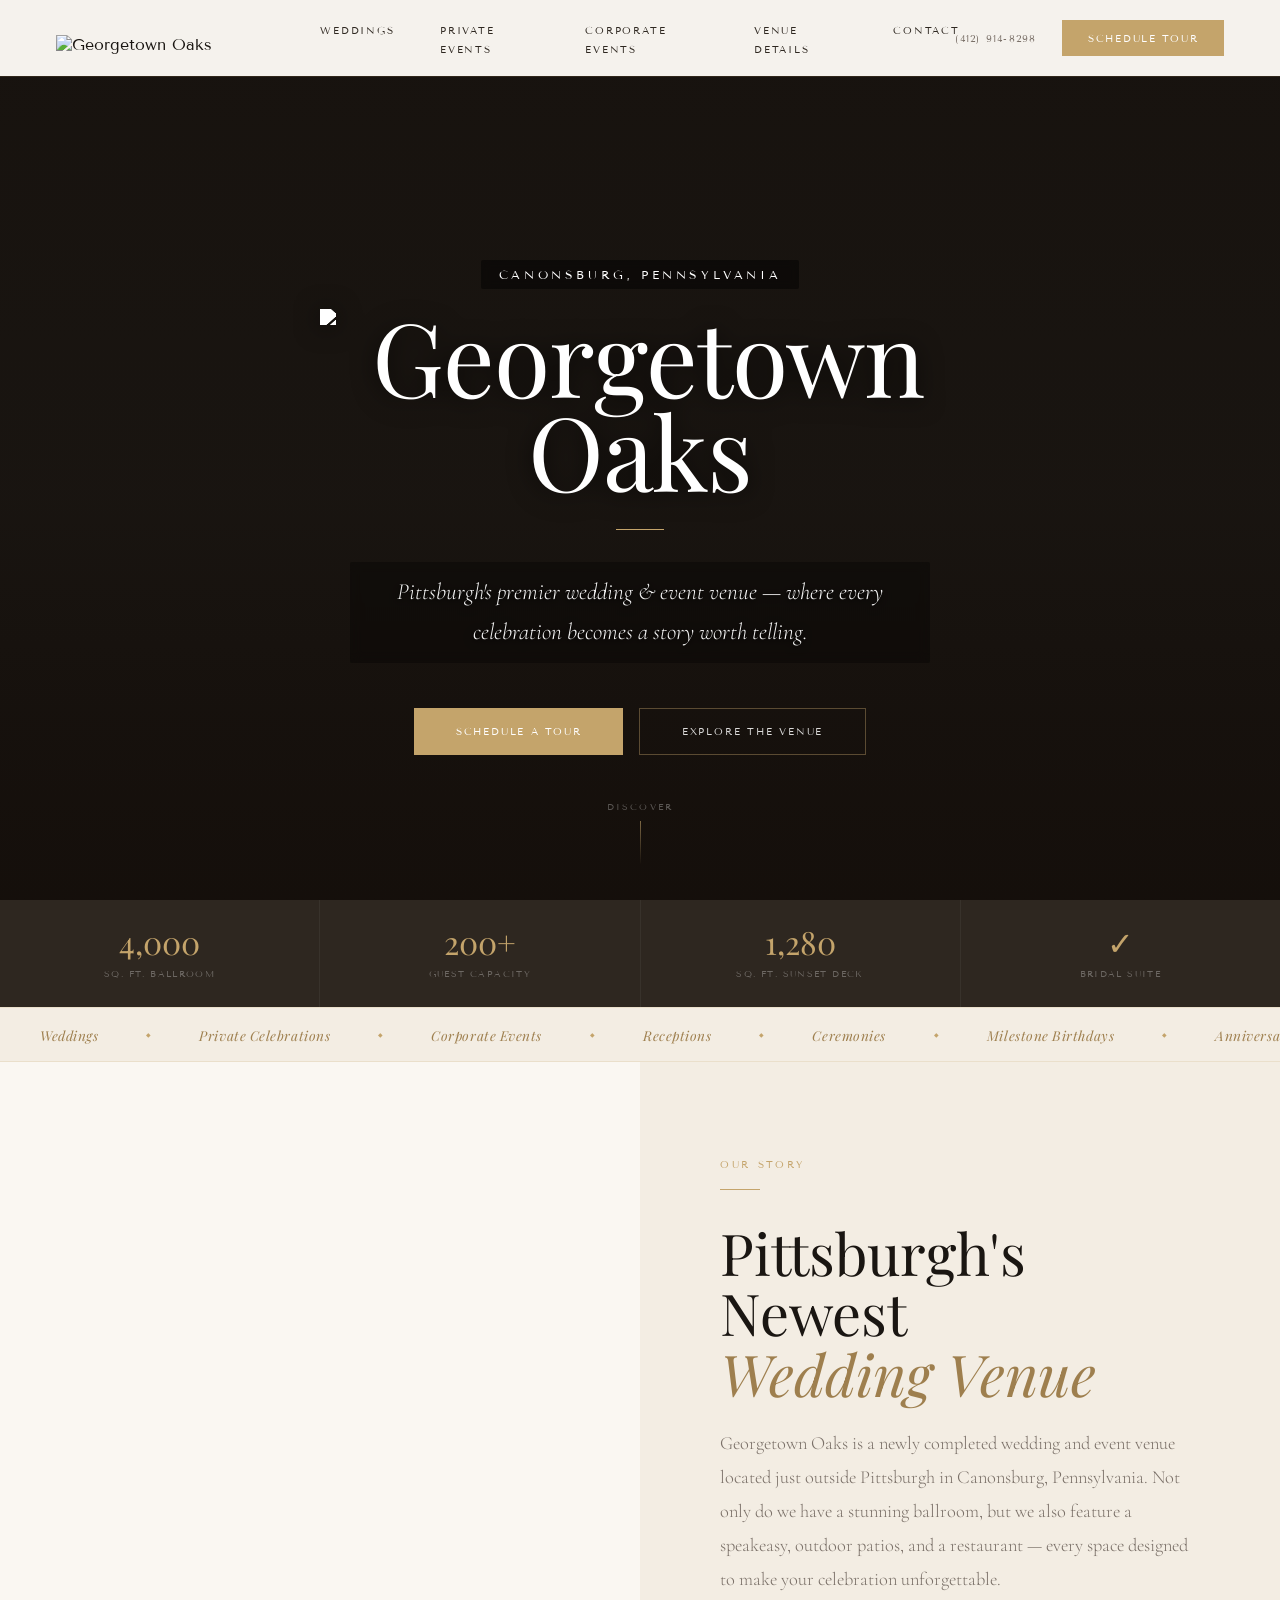
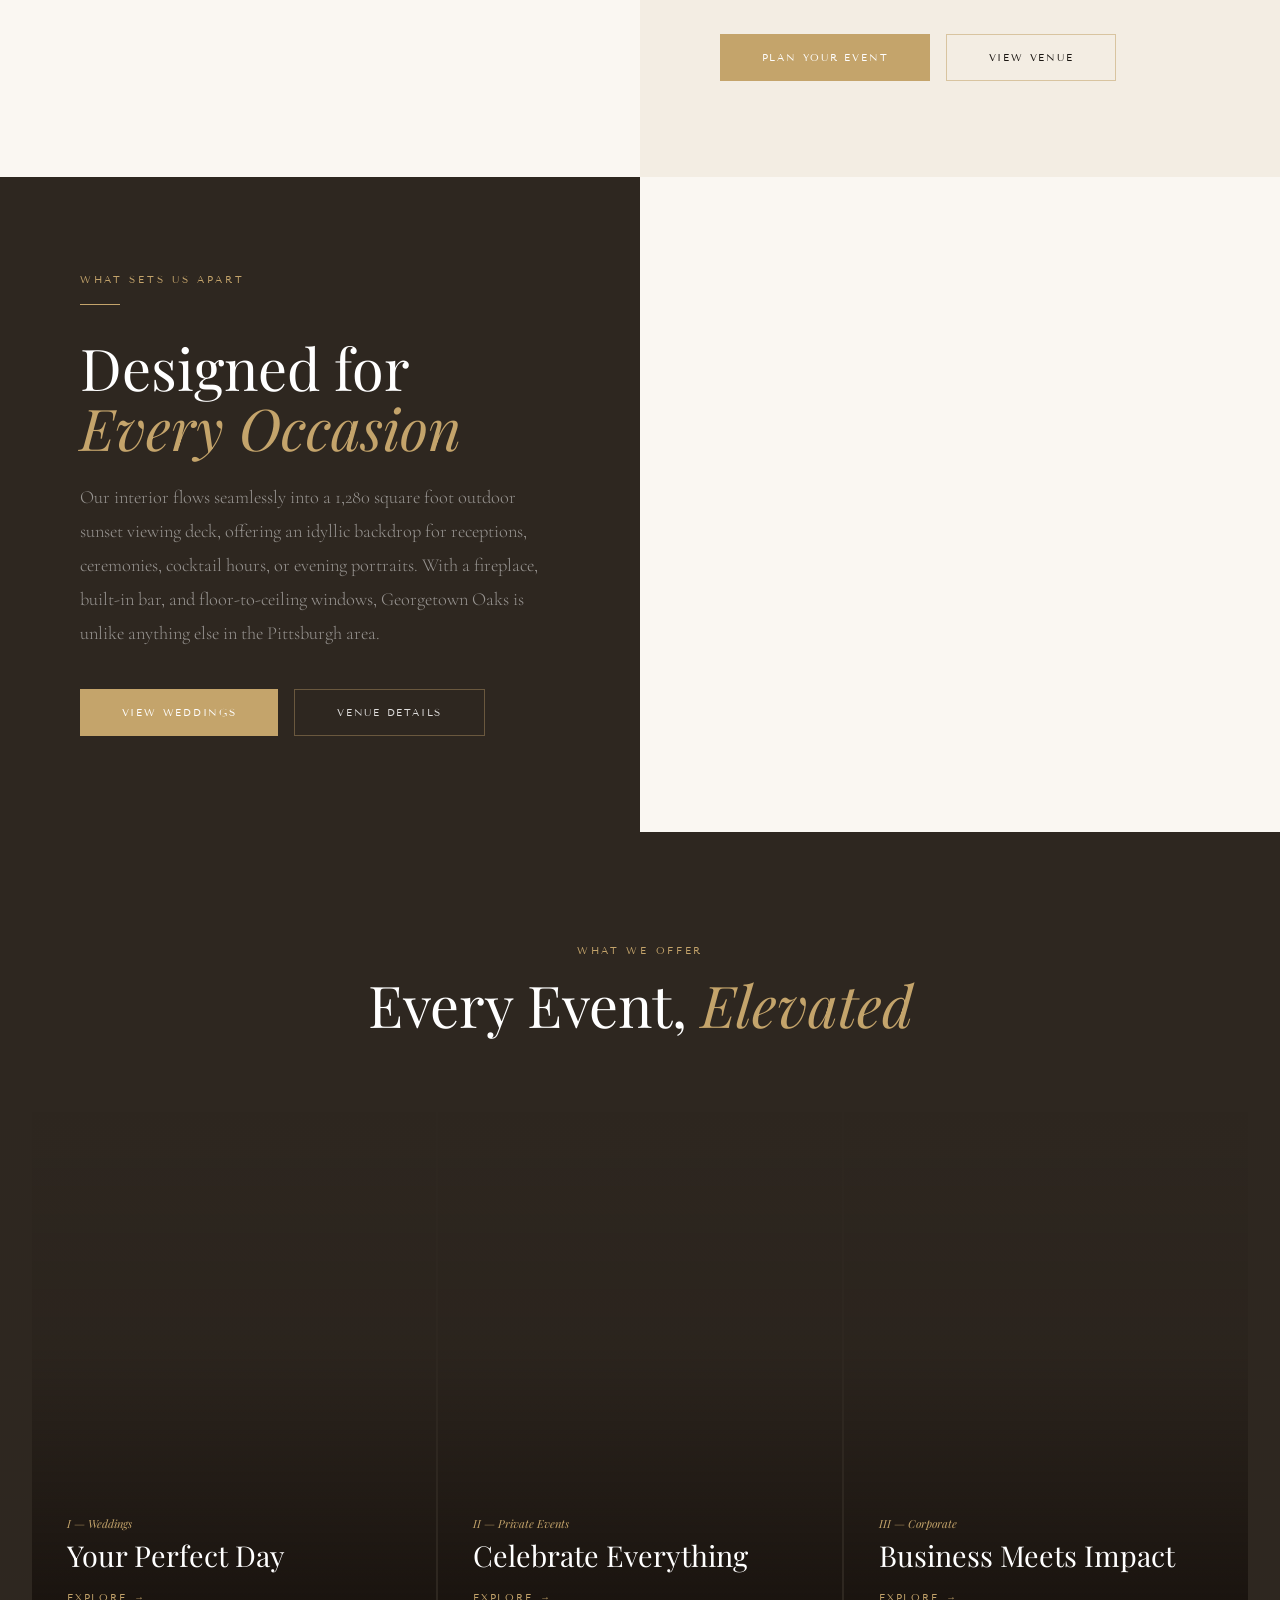
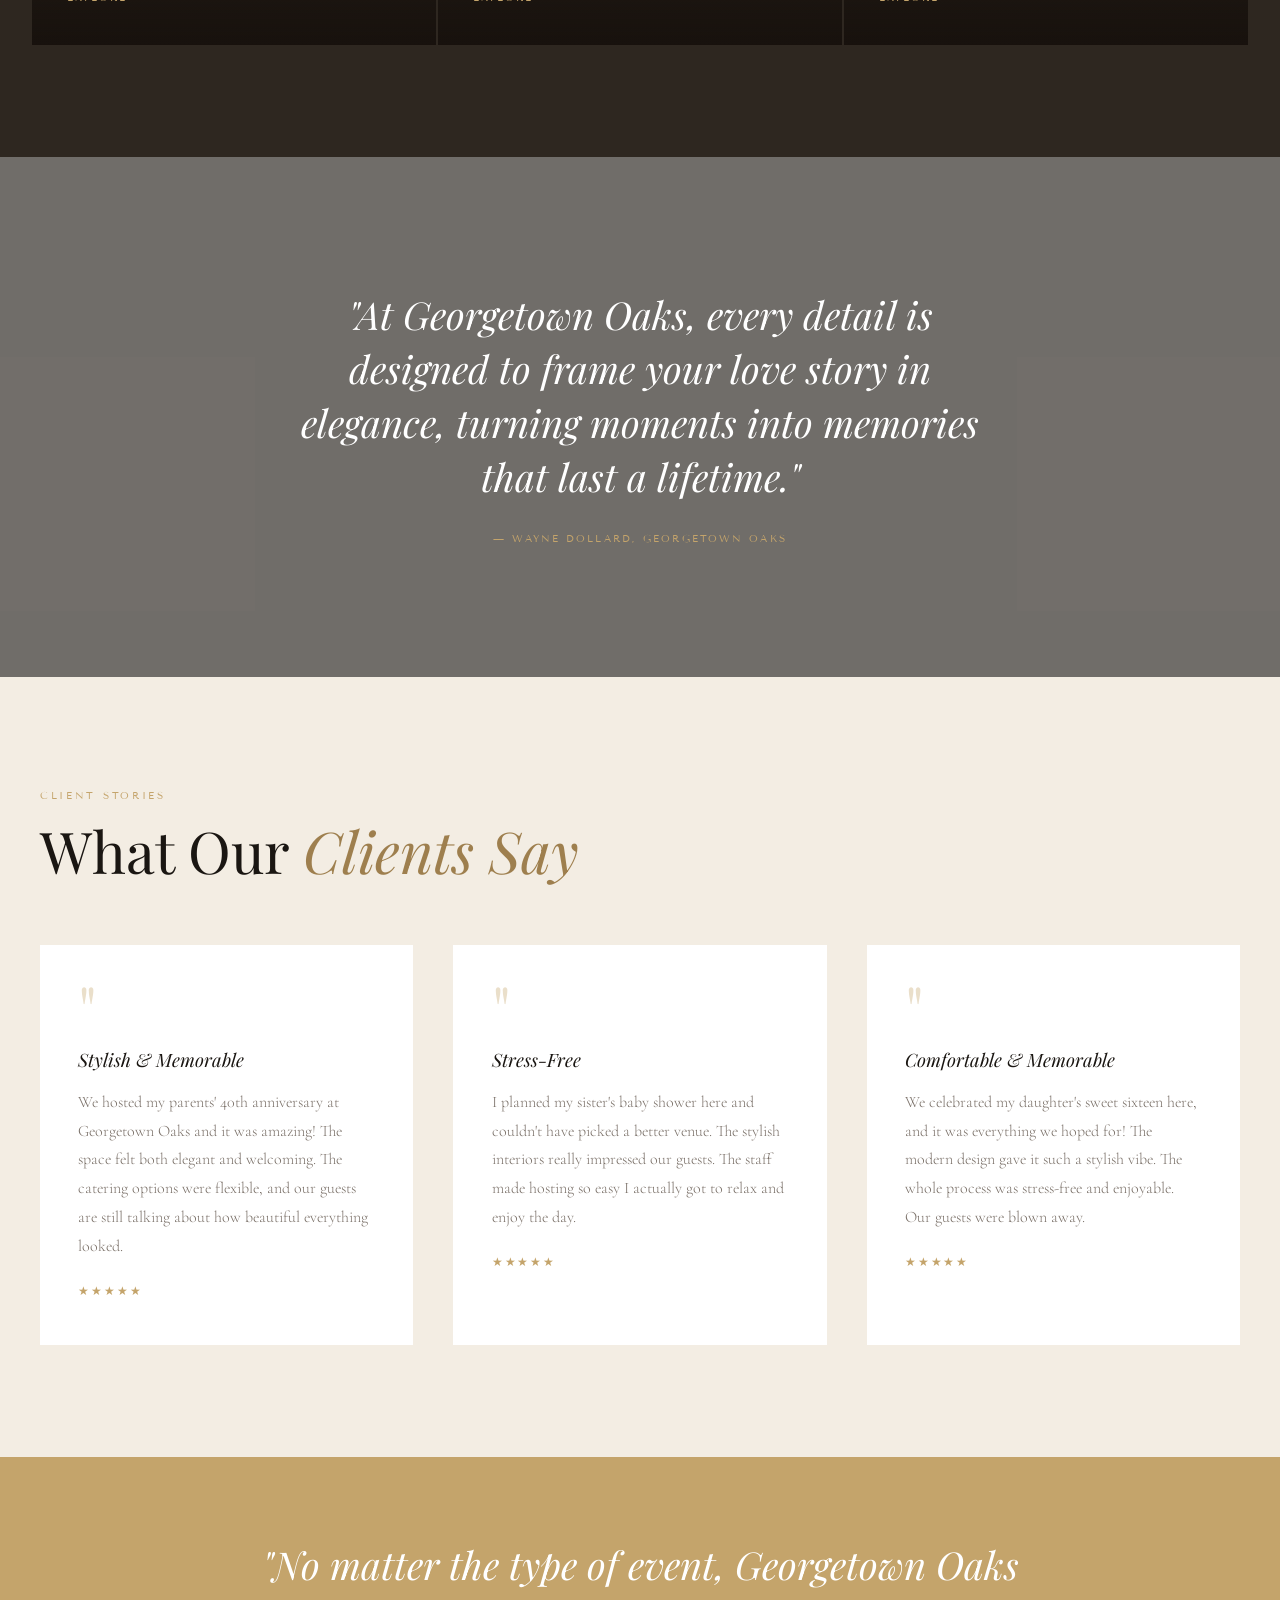
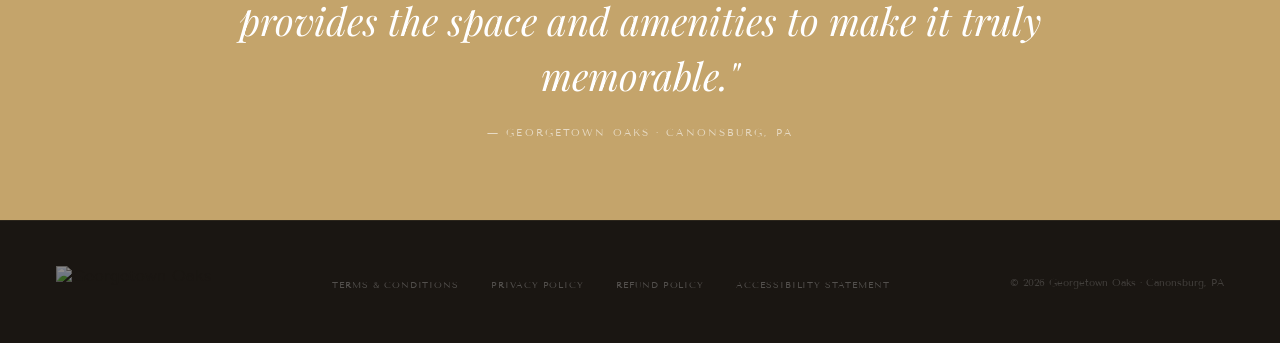
==== index.html @ 260e3e25 "Move floor plan builder to its own unlinked page Co-Authored-By: Claude Haiku 5.5 <noreply@anthropic" ====
<!DOCTYPE html>
<html lang="en">
<head>
<meta charset="UTF-8">
  <link rel="icon" href="/assets/favicon.png" type="image/png">
<meta name="viewport" content="width=device-width, initial-scale=1.0">
<!-- Preload hero video for faster start -->
<link rel="preload" as="image" href="https://pub-0f567c9a46274b7a94ebd35246fec71d.r2.dev/Images/HeroimageVenue.png" fetchpriority="high">
<link rel="preload" as="image" href="https://pub-0f567c9a46274b7a94ebd35246fec71d.r2.dev/Images/DSC08859-HDR_efq1x2-elementor-io-optimized.webp">
<link rel="preload" as="image" href="https://pub-0f567c9a46274b7a94ebd35246fec71d.r2.dev/Images/DSC08873_xcqvp4-elementor-io-optimized.webp">
<!-- Google tag (gtag.js) -->
<script async src="https://www.googletagmanager.com/gtag/js?id=G-6TL1SWRGM8"></script>
<script>
  window.dataLayer = window.dataLayer || [];
  function gtag(){dataLayer.push(arguments);}
  gtag('js', new Date());
 gtag('config', 'G-6TL1SWRGM8');
gtag('config', 'AW-18020691449');
</script>
<title>Georgetown Oaks | Wedding &amp; Event Venue · Canonsburg, PA</title>
<meta name="description" content="Georgetown Oaks is Pittsburgh's premier wedding and event venue in Canonsburg, PA. A stunning 4,000 sq ft ballroom, outdoor sunset deck, speakeasy, and full-service bar — designed for weddings, private events, and corporate gatherings.">
<meta name="keywords" content="wedding venue Pittsburgh, wedding venue Canonsburg PA, event venue Pittsburgh, corporate event venue Pittsburgh, private event venue Pittsburgh, Georgetown Oaks">
<meta name="robots" content="index, follow">
<link rel="canonical" href="https://www.georgetownoaks.com/">

<!-- Open Graph (Facebook, Instagram link previews) -->
<meta property="og:type" content="website">
<meta property="og:url" content="https://www.georgetownoaks.com/">
<meta property="og:title" content="Georgetown Oaks | Wedding &amp; Event Venue · Canonsburg, PA">
<meta property="og:description" content="Pittsburgh's premier wedding and event venue. A stunning ballroom, outdoor sunset deck, and speakeasy just outside Pittsburgh in Canonsburg, PA.">
<meta property="og:image" content="https://pub-0f567c9a46274b7a94ebd35246fec71d.r2.dev/Images/Iphone.png">

<!-- Twitter/X card -->
<meta name="twitter:card" content="summary_large_image">
<meta name="twitter:title" content="Georgetown Oaks | Wedding &amp; Event Venue · Canonsburg, PA">
<meta name="twitter:description" content="Pittsburgh's premier wedding and event venue. Stunning ballroom, sunset deck, and speakeasy in Canonsburg, PA.">
<meta name="twitter:image" content="https://pub-0f567c9a46274b7a94ebd35246fec71d.r2.dev/Images/Iphone.png">

<!-- Structured Data: Local Business -->
<script type="application/ld+json">
{
  "@context": "https://schema.org",
  "@type": "EventVenue",
  "name": "Georgetown Oaks",
  "description": "Pittsburgh's premier wedding and event venue in Canonsburg, PA. Featuring a 4,000 sq ft ballroom, 1,280 sq ft outdoor sunset deck, speakeasy, bridal suite, and full-service bar.",
  "url": "https://www.georgetownoaks.com",
  "telephone": "+14129148298",
  "email": "Morgan@georgetownoaks.com",
  "address": {
    "@type": "PostalAddress",
    "streetAddress": "33 Mayview Road",
    "addressLocality": "Canonsburg",
    "addressRegion": "PA",
    "postalCode": "15317",
    "addressCountry": "US"
  },
  "geo": {
    "@type": "GeoCoordinates",
    "latitude": 40.2631,
    "longitude": -80.1853
  },
  "openingHoursSpecification": [
    {
      "@type": "OpeningHoursSpecification",
      "dayOfWeek": ["Tuesday","Wednesday","Thursday"],
      "opens": "15:00",
      "closes": "21:00"
    },
    {
      "@type": "OpeningHoursSpecification",
      "dayOfWeek": "Friday",
      "opens": "13:00",
      "closes": "21:00"
    },
    {
      "@type": "OpeningHoursSpecification",
      "dayOfWeek": ["Saturday","Sunday"],
      "opens": "10:00",
      "closes": "21:00"
    }
  ],
  "image": "https://pub-0f567c9a46274b7a94ebd35246fec71d.r2.dev/Images/Iphone.png",
  "sameAs": [],
  "priceRange": "$$$$",
  "servesCuisine": "American",
  "hasMap": "https://maps.google.com/?q=33+Mayview+Road+Canonsburg+PA+15317"
}
</script>

<link href="https://fonts.googleapis.com/css2?family=Playfair+Display:ital,wght@0,400;0,500;1,400;1,500&family=Cormorant+Garamond:ital,wght@0,300;0,400;1,300;1,400&family=Tenor+Sans&display=swap" rel="stylesheet">
<link rel="stylesheet" href="css/styles.css">
</head>
<body>

<!-- ═══════════ NAV ═══════════ -->
<nav class="nav" id="mainNav">
  <a class="nav-logo" href="#" onclick="showPage('home');return false;" style="z-index:1;">
    <img src="https://pub-0f567c9a46274b7a94ebd35246fec71d.r2.dev/Images/logo_4_wzralr.png" alt="Georgetown Oaks" loading="eager">
  </a>
  <ul class="nav-links">
    <li><a href="#" onclick="showPage('weddings');return false;">Weddings</a></li>
    <li><a href="#" onclick="showPage('private');return false;">Private Events</a></li>
    <li><a href="#" onclick="showPage('corporate');return false;">Corporate Events</a></li>
    <li><a href="#" onclick="showPage('venue');return false;">Venue Details</a></li>
    <li><a href="#" onclick="showPage('contact');return false;">Contact</a></li>
  </ul>
  <div class="nav-right">
    <span class="nav-tel">(412) 914-8298</span>
    <button class="nav-btn" onclick="showPage('contact');return false;">Schedule Tour</button>
    <button class="hamburger" id="hamburger" aria-label="Menu">
      <span></span><span></span><span></span>
    </button>
  </div>
</nav>

<!-- Mobile Menu -->
<div class="mobile-menu" id="mobileMenu">
  <ul>
    <li><a href="#" onclick="showPage('weddings');closeMobileMenu();return false;">Weddings</a></li>
    <li><a href="#" onclick="showPage('private');closeMobileMenu();return false;">Private Events</a></li>
    <li><a href="#" onclick="showPage('corporate');closeMobileMenu();return false;">Corporate Events</a></li>
    <li><a href="#" onclick="showPage('venue');closeMobileMenu();return false;">Venue Details</a></li>
    <li><a href="#" onclick="showPage('contact');closeMobileMenu();return false;">Contact</a></li>
  </ul>
  <div class="mobile-cta">
    <a href="tel:4129148298">(412) 914-8298</a>
    <a class="solid" href="#" onclick="showPage('contact');closeMobileMenu();return false;">Schedule a Tour</a>
  </div>
</div>

<!-- ═══════════════════════════════════════
     PAGE · HOME
═══════════════════════════════════════ -->
<div class="page active" id="page-home">

  <!-- HERO -->
  <section class="hero">
    <div class="hero-bg" style="background-color: var(--ink);">
      <video id="heroVideo" autoplay muted loop playsinline webkit-playsinline preload="auto" poster="https://pub-0f567c9a46274b7a94ebd35246fec71d.r2.dev/Images/Iphone.png" style="position:absolute;inset:0;width:100%;height:100%;object-fit:cover;z-index:1;opacity:0;transition:opacity 0.6s ease;">
        <source src="https://pub-0f567c9a46274b7a94ebd35246fec71d.r2.dev/Images/DSC088835_xsakhn.mp4" type="video/mp4">
      </video>
      <div id="heroImageFallback" style="display:none;position:absolute;inset:0;background-image:url('https://pub-0f567c9a46274b7a94ebd35246fec71d.r2.dev/Images/Iphone.png');background-size:cover;background-position:center;z-index:1;"></div>
    </div>
    <p class="hero-eyebrow">Canonsburg, Pennsylvania</p>
    <h1 class="hero-title"><img loading="lazy" src="https://pub-0f567c9a46274b7a94ebd35246fec71d.r2.dev/Images/logo_2_zwkv4p.png" alt="Georgetown Oaks" style="width:clamp(340px,50vw,720px);height:auto;filter:brightness(0) invert(1) drop-shadow(0 2px 12px rgba(0,0,0,0.7));display:block;margin:0 auto;"></h1>
    <div class="hero-rule"></div>
    <p class="hero-sub">Pittsburgh's premier wedding &amp; event venue — where every celebration becomes a story worth telling.</p>
    <div class="hero-actions">
      <button class="btn btn-solid" onclick="showPage('contact');return false;">Schedule a Tour</button>
      <button class="btn btn-border-white" onclick="showPage('venue');return false;">Explore the Venue</button>
    </div>
    <div class="hero-scroll-hint">Discover</div>
  </section>

  <!-- STATS -->
  <div class="stats-ribbon">
    <div class="stat reveal"><span class="stat-n">4,000</span><span class="stat-l">Sq. Ft. Ballroom</span></div>
    <div class="stat reveal reveal-delay-1"><span class="stat-n">200+</span><span class="stat-l">Guest Capacity</span></div>
    <div class="stat reveal reveal-delay-2"><span class="stat-n">1,280</span><span class="stat-l">Sq. Ft. Sunset Deck</span></div>
    <div class="stat reveal reveal-delay-3"><span class="stat-n">✓</span><span class="stat-l">Bridal Suite</span></div>
  </div>

  <!-- MARQUEE -->
  <div class="marquee-band">
    <div class="marquee-track">
      <span class="marquee-item">Weddings</span><span class="marquee-dot">◆</span>
      <span class="marquee-item">Private Celebrations</span><span class="marquee-dot">◆</span>
      <span class="marquee-item">Corporate Events</span><span class="marquee-dot">◆</span>
      <span class="marquee-item">Receptions</span><span class="marquee-dot">◆</span>
      <span class="marquee-item">Ceremonies</span><span class="marquee-dot">◆</span>
      <span class="marquee-item">Milestone Birthdays</span><span class="marquee-dot">◆</span>
      <span class="marquee-item">Anniversary Parties</span><span class="marquee-dot">◆</span>
      <span class="marquee-item">Baby Showers</span><span class="marquee-dot">◆</span>
      <!-- duplicate for seamless loop -->
      <span class="marquee-item">Weddings</span><span class="marquee-dot">◆</span>
      <span class="marquee-item">Private Celebrations</span><span class="marquee-dot">◆</span>
      <span class="marquee-item">Corporate Events</span><span class="marquee-dot">◆</span>
      <span class="marquee-item">Receptions</span><span class="marquee-dot">◆</span>
      <span class="marquee-item">Ceremonies</span><span class="marquee-dot">◆</span>
      <span class="marquee-item">Milestone Birthdays</span><span class="marquee-dot">◆</span>
      <span class="marquee-item">Anniversary Parties</span><span class="marquee-dot">◆</span>
      <span class="marquee-item">Baby Showers</span><span class="marquee-dot">◆</span>
    </div>
  </div>

  <!-- OUR STORY editorial split -->
  <div class="editorial reveal">
    <div class="editorial-photo">
      <div class="photo-bg" style="background-image:url('https://pub-0f567c9a46274b7a94ebd35246fec71d.r2.dev/Images/DSC05959_pcglni.png'); height:100%;"></div>
    </div>
    <div class="editorial-content ivory2">
      <span class="eyebrow">Our Story</span>
      <span class="rule-gold"></span>
      <h2 class="heading-xl">Pittsburgh's Newest<br><em>Wedding Venue</em></h2>
      <p class="body-lg">Georgetown Oaks is a newly completed wedding and event venue located just outside Pittsburgh in Canonsburg, Pennsylvania. Not only do we have a stunning ballroom, but we also feature a speakeasy, outdoor patios, and a restaurant — every space designed to make your celebration unforgettable.</p>
      <div class="btn-actions">
        <button class="btn btn-solid" onclick="showPage('contact');return false;">Plan Your Event</button>
        <button class="btn btn-border" onclick="showPage('venue');return false;">View Venue</button>
      </div>
    </div>
  </div>

  <!-- WHAT SETS US APART editorial split -->
  <div class="editorial reveal">
    <div class="editorial-content dark">
      <span class="eyebrow">What Sets Us Apart</span>
      <span class="rule-gold"></span>
      <h2 class="heading-xl on-dark">Designed for<br><em>Every Occasion</em></h2>
      <p class="body-lg on-dark">Our interior flows seamlessly into a 1,280 square foot outdoor sunset viewing deck, offering an idyllic backdrop for receptions, ceremonies, cocktail hours, or evening portraits. With a fireplace, built-in bar, and floor-to-ceiling windows, Georgetown Oaks is unlike anything else in the Pittsburgh area.</p>
      <div class="btn-actions">
        <button class="btn btn-solid" onclick="showPage('weddings');return false;">View Weddings</button>
        <button class="btn btn-border-white" onclick="showPage('venue');return false;">Venue Details</button>
      </div>
    </div>
    <div class="editorial-photo">
      <div class="photo-bg" style="background-image:url('https://pub-0f567c9a46274b7a94ebd35246fec71d.r2.dev/Images/DSC05993_1_fwhbcf.jpg'); height:100%;"></div>
    </div>
  </div>

  <!-- THREE SERVICE CARDS -->
  <section class="cards-section dark">
    <div class="cards-header reveal">
      <span class="eyebrow">What We Offer</span>
      <h2 class="heading-xl on-dark" style="margin-bottom:0;">Every Event, <em>Elevated</em></h2>
    </div>
    <div class="cards-grid">
      <div class="event-card reveal" onclick="showPage('weddings');return false;">
        <div class="event-card-bg" style="background-image:url('https://pub-0f567c9a46274b7a94ebd35246fec71d.r2.dev/Images/34341523_xl_2_icstda.webp');"></div>
        <div class="event-card-overlay"></div>
        <div class="event-card-content">
          <span class="event-card-num">I — Weddings</span>
          <div class="event-card-title">Your Perfect Day</div>
          <p class="event-card-desc">Design a wedding as unique as your love story, with full-service coordination from first detail to final toast.</p>
          <span class="event-card-arrow">Explore <span>→</span></span>
        </div>
      </div>
      <div class="event-card reveal reveal-delay-1" onclick="showPage('private');return false;">
        <div class="event-card-bg" style="background-image:url('https://pub-0f567c9a46274b7a94ebd35246fec71d.r2.dev/Images/nikhita-singhal-k8y9HrzonOQ-unsplash_wz4bfk.webp');"></div>
        <div class="event-card-overlay"></div>
        <div class="event-card-content">
          <span class="event-card-num">II — Private Events</span>
          <div class="event-card-title">Celebrate Everything</div>
          <p class="event-card-desc">Milestone birthdays, anniversaries, baby showers — every occasion deserves a remarkable setting.</p>
          <span class="event-card-arrow">Explore <span>→</span></span>
        </div>
      </div>
      <div class="event-card reveal reveal-delay-2" onclick="showPage('corporate');return false;">
        <div class="event-card-bg" style="background-image:url('https://pub-0f567c9a46274b7a94ebd35246fec71d.r2.dev/Images/jose-vazquez-Q5RBHz9cu1A-unsplash_k060xl.webp');"></div>
        <div class="event-card-overlay"></div>
        <div class="event-card-content">
          <span class="event-card-num">III — Corporate</span>
          <div class="event-card-title">Business Meets Impact</div>
          <p class="event-card-desc">A space that inspires connection, growth, and results — designed for the impression that matters.</p>
          <span class="event-card-arrow">Explore <span>→</span></span>
        </div>
      </div>
    </div>
  </section>

  <!-- IMMERSIVE QUOTE -->
  <div class="immersive reveal">
    <div class="immersive-bg" style="background-image:url('https://pub-0f567c9a46274b7a94ebd35246fec71d.r2.dev/Images/DSC08859-HDR_efq1x2-elementor-io-optimized.webp');"></div>
    <div class="immersive-content">
      <p class="immersive-quote">"At Georgetown Oaks, every detail is designed to frame your love story in elegance, turning moments into memories that last a lifetime."</p>
      <span class="immersive-attr">— Wayne Dollard, Georgetown Oaks</span>
    </div>
  </div>

  <!-- TESTIMONIALS -->
  <section class="testi-section">
    <div class="testi-inner">
      <div class="testi-header reveal">
        <span class="eyebrow">Client Stories</span>
        <h2 class="heading-xl">What Our <em>Clients Say</em></h2>
      </div>
      <div class="testi-grid">
        <div class="testi-card reveal">
          <span class="testi-open-quote">"</span>
          <div class="testi-headline">Stylish &amp; Memorable</div>
          <p class="testi-body">We hosted my parents' 40th anniversary at Georgetown Oaks and it was amazing! The space felt both elegant and welcoming. The catering options were flexible, and our guests are still talking about how beautiful everything looked.</p>
          <div class="testi-stars">★★★★★</div>
        </div>
        <div class="testi-card reveal reveal-delay-1">
          <span class="testi-open-quote">"</span>
          <div class="testi-headline">Stress-Free</div>
          <p class="testi-body">I planned my sister's baby shower here and couldn't have picked a better venue. The stylish interiors really impressed our guests. The staff made hosting so easy I actually got to relax and enjoy the day.</p>
          <div class="testi-stars">★★★★★</div>
        </div>
        <div class="testi-card reveal reveal-delay-2">
          <span class="testi-open-quote">"</span>
          <div class="testi-headline">Comfortable &amp; Memorable</div>
          <p class="testi-body">We celebrated my daughter's sweet sixteen here, and it was everything we hoped for! The modern design gave it such a stylish vibe. The whole process was stress-free and enjoyable. Our guests were blown away.</p>
          <div class="testi-stars">★★★★★</div>
        </div>
      </div>
    </div>
  </section>

  <!-- STATEMENT BAND -->
  <div class="statement-band reveal">
    <blockquote>
      "No matter the type of event, Georgetown Oaks provides the space and amenities to make it truly memorable."
      <cite>— Georgetown Oaks · Canonsburg, PA</cite>
    </blockquote>
  </div>

</div><!-- /page-home -->

<!-- ═══════════════════════════════════════
     PAGE · WEDDINGS
═══════════════════════════════════════ -->
<div class="page" id="page-weddings">

  <section class="hero">
    <div class="hero-bg kb" style="background-image:url('https://pub-0f567c9a46274b7a94ebd35246fec71d.r2.dev/Images/34341523_xl_2_icstda.webp');"></div>
    <p class="hero-eyebrow">Weddings at Georgetown Oaks</p>
    <h1 class="hero-title">Your Perfect<br><em>Day Awaits</em></h1>
    <div class="hero-rule"></div>
    <p class="hero-sub">Built for unforgettable events; designed to impress every guest.</p>
    <div class="hero-actions">
      <button class="btn btn-solid" onclick="showPage('contact');return false;">Schedule a Tour</button>
    </div>
    <div class="hero-scroll-hint">Scroll</div>
  </section>

  <div class="stats-ribbon">
    <div class="stat"><span class="stat-n">4,000</span><span class="stat-l">Sq. Ft. Ballroom</span></div>
    <div class="stat"><span class="stat-n">200+</span><span class="stat-l">Guest Capacity</span></div>
    <div class="stat"><span class="stat-n">1,280</span><span class="stat-l">Sq. Ft. Sunset Deck</span></div>
    <div class="stat"><span class="stat-n">∞</span><span class="stat-l">Memories Made</span></div>
  </div>

  <div class="editorial reveal">
    <div class="editorial-photo">
      <div class="photo-bg" style="background-image:url('https://pub-0f567c9a46274b7a94ebd35246fec71d.r2.dev/Images/174765325_l_edited_rsq4mx.webp'); height:100%;"></div>
    </div>
    <div class="editorial-content">
      <span class="eyebrow">The Ballroom</span>
      <span class="rule-gold"></span>
      <h2 class="heading-xl">Elegant Spaces,<br><em>Timeless Memories</em></h2>
      <p class="body-lg">Our 4,000 sq. ft. ballroom comfortably accommodates 200+ guests and features a modern layout ideal for dining, dancing, and celebrating. With crystal chandeliers, a fireplace, built-in bar, and expansive windows, every corner tells a story.</p>
      <div class="btn-actions">
        <button class="btn btn-solid" onclick="showPage('contact');return false;">Book a Tour</button>
        <button class="btn btn-border" onclick="showPage('venue');return false;">Venue Details</button>
      </div>
    </div>
  </div>

  <div class="editorial reveal">
    <div class="editorial-content ivory2">
      <span class="eyebrow">Every Detail Matters</span>
      <span class="rule-gold"></span>
      <h2 class="heading-xl">Thoughtfully<br><em>Crafted</em> for Your Story</h2>
      <p class="body-lg">From the gold chiavari chairs to the crystal chandeliers — we've designed a space where elegance is built into every corner. Bring your vision and our team will bring it to life.</p>
      <div class="btn-actions">
        <button class="btn btn-solid" onclick="showPage('contact');return false;">Start Planning</button>
      </div>
    </div>
    <div class="editorial-photo">
      <div class="photo-bg" style="background-image:url('https://pub-0f567c9a46274b7a94ebd35246fec71d.r2.dev/Images/collage_16x9_eeqodi.webp'); height:100%;"></div>
    </div>
  </div>

  <div class="immersive reveal">
    <div class="immersive-bg" style="background-image:url('https://pub-0f567c9a46274b7a94ebd35246fec71d.r2.dev/Images/DSC08859-HDR_efq1x2-elementor-io-optimized.webp');"></div>
    <div class="immersive-content">
      <p class="immersive-quote">"Our catering creates flavors you'll never forget — tailored to your menu, your style, your day."</p>
      <span class="immersive-attr">— Georgetown Oaks Catering Team</span>
    </div>
  </div>

  <div class="editorial reveal">
    <div class="editorial-photo">
      <div class="photo-bg" style="background-image:url('https://pub-0f567c9a46274b7a94ebd35246fec71d.r2.dev/Images/freddy-g-kuiKkzVYQek-unsplash_oxwcqk.jpg'); height:100%;"></div>
    </div>
    <div class="editorial-content dark">
      <span class="eyebrow">Our Catering</span>
      <span class="rule-gold"></span>
      <h2 class="heading-xl on-dark">Flavors You'll<br><em>Never Forget</em></h2>
      <p class="body-lg on-dark">Our catering partners provide a menu tailored to meet your needs. Our team can do almost anything you'd like when it comes to food items, alcohol options, and service style — making your reception as unique as you are.</p>
      <div class="btn-actions">
        <button class="btn btn-solid" onclick="showPage('contact');return false;">Inquire Now</button>
      </div>
    </div>
  </div>

  <section class="testi-section">
    <div class="testi-inner">
      <div class="testi-header reveal">
        <span class="eyebrow">Real Celebrations</span>
        <h2 class="heading-xl">What Our <em>Couples Say</em></h2>
      </div>
      <div class="testi-grid">
        <div class="testi-card reveal">
          <span class="testi-open-quote">"</span>
          <div class="testi-headline">Stylish &amp; Memorable</div>
          <p class="testi-body">We hosted my parents' 40th anniversary at Georgetown Oaks and it was amazing! The space felt both elegant and welcoming, and our guests are still talking about how beautiful everything looked.</p>
          <div class="testi-stars">★★★★★</div>
        </div>
        <div class="testi-card reveal reveal-delay-1">
          <span class="testi-open-quote">"</span>
          <div class="testi-headline">Stress-Free</div>
          <p class="testi-body">The staff made hosting so easy I actually got to relax and enjoy the day. The stylish interiors really impressed our guests. We'll definitely be back for future events!</p>
          <div class="testi-stars">★★★★★</div>
        </div>
        <div class="testi-card reveal reveal-delay-2">
          <span class="testi-open-quote">"</span>
          <div class="testi-headline">Comfortable &amp; Beautiful</div>
          <p class="testi-body">It was everything we hoped for! The modern design gave it such a stylish vibe. Our guests were blown away. The whole experience was stress-free from start to finish.</p>
          <div class="testi-stars">★★★★★</div>
        </div>
      </div>
    </div>
  </section>

  <div class="statement-band">
    <blockquote>
      "Our venue is designed to make hosting easy and enjoyable. Let us help you create a memorable event in a space that's as special as the occasion."
      <cite>— Georgetown Oaks Team</cite>
    </blockquote>
  </div>

</div><!-- /page-weddings -->

<!-- ═══════════════════════════════════════
     PAGE · PRIVATE EVENTS
═══════════════════════════════════════ -->
<div class="page" id="page-private">

  <section class="hero">
    <div class="hero-bg kb" style="background-image:url('https://pub-0f567c9a46274b7a94ebd35246fec71d.r2.dev/Images/DSC08883_2_zeuus9-elementor-io-optimized.webp');"></div>
    <p class="hero-eyebrow">Private Events</p>
    <h1 class="hero-title">A Space for<br><em>Every Story</em></h1>
    <div class="hero-rule"></div>
    <p class="hero-sub">Our adaptable floor plan, stylish interiors, and spacious layout can be customized to suit your vision.</p>
    <div class="hero-actions">
      <button class="btn btn-solid" onclick="showPage('contact');return false;">Schedule a Tour</button>
    </div>
    <div class="hero-scroll-hint">Scroll</div>
  </section>

  <div class="editorial reveal">
    <div class="editorial-photo">
      <div class="photo-bg" style="background-image:url('https://pub-0f567c9a46274b7a94ebd35246fec71d.r2.dev/Images/kelsey-chance-tAH2cA_BL5g-unsplash_xzzugb.webp'); height:100%;"></div>
    </div>
    <div class="editorial-content">
      <span class="eyebrow">Packages</span>
      <span class="rule-gold"></span>
      <h2 class="heading-xl">Explore Our<br><em>Packages</em></h2>
      <p class="body-lg">From milestone birthdays and anniversary parties to baby showers and reunions — Georgetown Oaks is the perfect setting. Our catering team sits with you to customize every detail to fit your budget and vision.</p>
      <div class="btn-actions">
        <button class="btn btn-solid" onclick="showPage('contact');return false;">Inquire Now</button>
      </div>
    </div>
  </div>

  <div class="editorial reveal">
    <div class="editorial-content ivory2">
      <span class="eyebrow">Our Catering</span>
      <span class="rule-gold"></span>
      <h2 class="heading-xl">Catering Creates Flavors<br><em>You'll Never Forget</em></h2>
      <p class="body-lg">Our catering partners strive to provide you with a menu that is tailored to meet your needs. No matter the occasion, you're sure to find a catering option that perfectly complements your celebration.</p>
    </div>
    <div class="editorial-photo">
      <div class="photo-bg" style="background-image:url('https://pub-0f567c9a46274b7a94ebd35246fec71d.r2.dev/Images/Screenshot_2026-03-17_at_10.31.49_AM_oxgxjy.webp'); height:100%;"></div>
    </div>
  </div>

  <div class="immersive reveal">
    <div class="immersive-bg" style="background-image:url('https://pub-0f567c9a46274b7a94ebd35246fec71d.r2.dev/Images/DSC08877_j2a1jg-elementor-io-optimized.webp');"></div>
    <div class="immersive-content">
      <p class="immersive-quote">"Our venue is designed to make hosting easy and enjoyable. Let us help you create a memorable event in a space that's as special as the occasion."</p>
      <span class="immersive-attr">— Georgetown Oaks Team</span>
    </div>
  </div>

  <section class="testi-section">
    <div class="testi-inner">
      <div class="testi-header reveal">
        <span class="eyebrow">Client Stories</span>
        <h2 class="heading-xl">What Our <em>Clients Say</em></h2>
      </div>
      <div class="testi-grid">
        <div class="testi-card reveal"><span class="testi-open-quote">"</span><div class="testi-headline">Stylish &amp; Memorable</div><p class="testi-body">We hosted my parents' 40th anniversary at Georgetown Oaks and it was amazing! Our guests are still talking about how beautiful everything looked.</p><div class="testi-stars">★★★★★</div></div>
        <div class="testi-card reveal reveal-delay-1"><span class="testi-open-quote">"</span><div class="testi-headline">Stress-Free</div><p class="testi-body">I planned my sister's baby shower here and couldn't have picked a better venue. The staff made hosting so easy I actually got to relax and enjoy the day.</p><div class="testi-stars">★★★★★</div></div>
        <div class="testi-card reveal reveal-delay-2"><span class="testi-open-quote">"</span><div class="testi-headline">Comfortable &amp; Memorable</div><p class="testi-body">We celebrated my daughter's sweet sixteen here, and it was everything we hoped for! The whole process was stress-free and enjoyable. Our guests were blown away.</p><div class="testi-stars">★★★★★</div></div>
      </div>
    </div>
  </section>

</div><!-- /page-private -->

<!-- ═══════════════════════════════════════
     PAGE · CORPORATE
═══════════════════════════════════════ -->
<div class="page" id="page-corporate">

  <section class="hero">
    <div class="hero-bg kb" style="background-image:url('https://pub-0f567c9a46274b7a94ebd35246fec71d.r2.dev/Images/Screenshot_2026-03-16_at_4.51.37_PM_zsq95m.webp');"></div>
    <p class="hero-eyebrow">Corporate Events</p>
    <h1 class="hero-title">Where Business<br><em>Meets Impact</em></h1>
    <div class="hero-rule"></div>
    <p class="hero-sub">Modern rooms, outdoor space, and detail-driven service from start to finish.</p>
    <div class="hero-actions">
      <button class="btn btn-solid" onclick="showPage('contact');return false;">Get a Quote</button>
    </div>
    <div class="hero-scroll-hint">Scroll</div>
  </section>

  <div class="editorial reveal">
    <div class="editorial-photo">
      <div class="photo-bg" style="background-image:url('https://pub-0f567c9a46274b7a94ebd35246fec71d.r2.dev/Images/69705156_l_1_1_mropkr.jpg'); height:100%;"></div>
    </div>
    <div class="editorial-content">
      <span class="eyebrow">Packages</span>
      <span class="rule-gold"></span>
      <h2 class="heading-xl">Explore Our<br><em>Packages</em></h2>
      <p class="body-lg">Host your next corporate event in a space designed for connection and success. From team meetings and workshops to product launches and holiday parties — our versatile space offers the perfect setting for any gathering.</p>
      <div class="btn-actions">
        <button class="btn btn-solid" onclick="showPage('contact');return false;">Get a Quote</button>
      </div>
    </div>
  </div>

  <div class="editorial reveal">
    <div class="editorial-content dark">
      <span class="eyebrow">Dining &amp; Drinks</span>
      <span class="rule-gold"></span>
      <h2 class="heading-xl on-dark">Unforgettable<br><em>House-Crafted</em> Flavors</h2>
      <p class="body-lg on-dark">Whether it's a networking luncheon or an executive dinner, our caterers bring quality, flexibility, and efficiency to every event. From craft cocktails to curated menus — every detail is handled.</p>
    </div>
    <div class="editorial-photo">
      <div class="photo-bg" style="background-image:url('https://pub-0f567c9a46274b7a94ebd35246fec71d.r2.dev/Images/92988612_l_1_xzvipq.webp'); height:100%;"></div>
    </div>
  </div>

  <section class="testi-section">
    <div class="testi-inner">
      <div class="testi-header reveal">
        <span class="eyebrow">Client Feedback</span>
        <h2 class="heading-xl">What Our <em>Clients Say</em></h2>
      </div>
      <div class="testi-grid">
        <div class="testi-card reveal"><span class="testi-open-quote">"</span><div class="testi-headline">Will Book Again</div><p class="testi-body">Holiday party was a hit! Great food, easy setup, and our team loved the vibe.</p><div class="testi-stars">★★★★★</div></div>
        <div class="testi-card reveal reveal-delay-1"><span class="testi-open-quote">"</span><div class="testi-headline">Exceeded Expectations</div><p class="testi-body">Working with Amber was flawless, staff was professional, and the space impressed our clients.</p><div class="testi-stars">★★★★★</div></div>
        <div class="testi-card reveal reveal-delay-2"><span class="testi-open-quote">"</span><div class="testi-headline">Pleasantly Surprised</div><p class="testi-body">I was unsure because the venue was so new, but the team nailed every detail — would absolutely book again.</p><div class="testi-stars">★★★★★</div></div>
      </div>
    </div>
  </section>

  <div class="statement-band">
    <blockquote>
      "Where business meets impact — modern rooms, outdoor space, and detail-driven service from start to finish."
      <cite>— Georgetown Oaks Team</cite>
    </blockquote>
  </div>

</div><!-- /page-corporate -->

<!-- ═══════════════════════════════════════
     PAGE · VENUE DETAILS
═══════════════════════════════════════ -->
<div class="page" id="page-venue">

  <section class="hero">
    <div class="hero-bg kb" style="background-image:url('https://pub-0f567c9a46274b7a94ebd35246fec71d.r2.dev/Images/HeroimageVenue.png');"></div>
    <p class="hero-eyebrow">The Venue</p>
    <h1 class="hero-title">Every Detail<br><em>Thoughtfully</em> Designed</h1>
    <div class="hero-rule"></div>
    <p class="hero-sub">4,000 sq. ft. of stunning interior, a 1,280 sq. ft. sunset deck, and spaces built for every occasion.</p>
    <div class="hero-actions">
      <button class="btn btn-solid" onclick="showPage('contact');return false;">Schedule a Tour</button>
    </div>
    <div class="hero-scroll-hint">Scroll</div>
  </section>

  <div class="stats-ribbon">
    <div class="stat"><span class="stat-n">4,000</span><span class="stat-l">Sq. Ft. Ballroom</span></div>
    <div class="stat"><span class="stat-n">200+</span><span class="stat-l">Guest Capacity</span></div>
    <div class="stat"><span class="stat-n">1,280</span><span class="stat-l">Sq. Ft. Sunset Deck</span></div>
    <div class="stat"><span class="stat-n">✓</span><span class="stat-l">Bridal Suite</span></div>
  </div>

  <!-- Amenities -->
  <section class="amenities-section">
    <div class="amenities-inner">
      <div class="amenities-top">
        <div class="reveal">
          <span class="eyebrow">The Amenities</span>
          <span class="rule-gold"></span>
          <h2 class="heading-xl">Everything You Need,<br><em>All in One Place</em></h2>
          <p class="body-lg">No matter the occasion, Georgetown Oaks provides the space and amenities to make it truly memorable. Every detail has been thoughtfully curated to create an atmosphere of refined elegance.</p>
          <div class="btn-actions">
            <button class="btn btn-solid" onclick="showPage('contact');return false;">Schedule a Visit</button>
          </div>
        </div>
        <div class="amenities-photo-wrap reveal reveal-delay-1">
          <div class="amenities-photo-main" style="background-image:url('https://pub-0f567c9a46274b7a94ebd35246fec71d.r2.dev/Images/Screenshot_2026-03-17_at_10.39.33_AM_vbamzy.webp');"></div>
          <div class="amenities-photo-accent" style="background-image:url('https://pub-0f567c9a46274b7a94ebd35246fec71d.r2.dev/Images/DSC08863_mzgnds-elementor-io-optimized.webp');"></div>
        </div>
      </div>
      <div class="amenity-grid reveal">
        <div class="amenity-item"><div class="amenity-icon-wrap">🕯️</div><div><div class="amenity-name">Fireplace</div><div class="amenity-desc">Warm, intimate atmosphere year-round</div></div></div>
        <div class="amenity-item"><div class="amenity-icon-wrap">🍸</div><div><div class="amenity-name">Built-in Bar</div><div class="amenity-desc">Full-service bar</div></div></div>
        <div class="amenity-item"><div class="amenity-icon-wrap">🌅</div><div><div class="amenity-name">Sunset Viewing Deck</div><div class="amenity-desc">1,280 sq. ft. outdoor terrace</div></div></div>
        <div class="amenity-item"><div class="amenity-icon-wrap">🪟</div><div><div class="amenity-name">Natural Light</div><div class="amenity-desc">Expansive floor-to-ceiling windows</div></div></div>
        <div class="amenity-item"><div class="amenity-icon-wrap">🅿️</div><div><div class="amenity-name">Ample Parking</div><div class="amenity-desc">On-site guest parking</div></div></div>
        <div class="amenity-item"><div class="amenity-icon-wrap">💡</div><div><div class="amenity-name">Crystal Chandeliers</div><div class="amenity-desc">Dramatic, programmable ambiance</div></div></div>
      </div>
    </div>
  </section>

  <div class="editorial reveal">
    <div class="editorial-photo">
      <div class="photo-bg" style="background-image:url('https://pub-0f567c9a46274b7a94ebd35246fec71d.r2.dev/Images/DSC08859-HDR_efq1x2-elementor-io-optimized.webp'); height:100%;"></div>
    </div>
    <div class="editorial-content ivory2">
      <span class="eyebrow">Outdoor Spaces</span>
      <span class="rule-gold"></span>
      <h2 class="heading-xl">The Sunset<br><em>Viewing Deck</em></h2>
      <p class="body-lg">Our 1,280 sq. ft. outdoor deck offers an idyllic backdrop for receptions, ceremonies, cocktail hours, or evening portraits. Surrounded by nature, it's the perfect complement to our elegant interior — and one of the most photographed spots in the Pittsburgh wedding scene.</p>
    </div>
  </div>

  <div class="statement-band">
    <blockquote>
      "At Georgetown Oaks, every detail is designed to frame your love story in elegance, turning moments into memories that last a lifetime."
      <cite>— Wayne Dollard, Georgetown Oaks</cite>
    </blockquote>
  </div>

</div><!-- /page-venue -->

<!-- ═══════════════════════════════════════
     PAGE · CONTACT
═══════════════════════════════════════ -->
<div class="page" id="page-contact">

  <div class="contact-hero" style="background-image:url('https://pub-0f567c9a46274b7a94ebd35246fec71d.r2.dev/Images/Iphone.png'); padding-top:76px;">
    <div class="contact-hero-text">
      <h1>Let's Plan Your<br><em>Perfect Event</em></h1>
    </div>
  </div>

  <div class="contact-body">
    <div class="contact-inner">
      <div class="contact-info reveal">
        <span class="eyebrow">Get in Touch</span>
        <span class="rule-gold"></span>
        <h2 class="heading-xl on-dark" style="font-size:2rem;">Ready to Start<br><em>Your Story?</em></h2>
        <p class="body-lg on-dark">Reach out to our team and schedule a private tour of the venue. We'd love to help you plan something unforgettable.</p>
        <div class="contact-details">
          <div class="contact-detail">
            <div class="c-icon">📍</div>
            <div><div class="c-label">Location</div><div class="c-val">33 Mayview Road<br>Canonsburg, PA 15317</div></div>
          </div>
          <div class="contact-detail">
            <div class="c-icon">📞</div>
            <div><div class="c-label">Director of Sales &amp; Events</div><div class="c-val">Morgan · <a href="tel:4129148298">(412) 914-8298</a></div></div>
          </div>
          <div class="contact-detail">
            <div class="c-icon">✉️</div>
            <div><div class="c-label">Email</div><div class="c-val"><a href="mailto:Morgan@georgetownoaks.com">Morgan@georgetownoaks.com</a></div></div>
          </div>
          <div class="contact-detail">
            <div class="c-icon">🕐</div>
            <div>
              <div class="c-label">Tour Availability</div>
              <div class="c-val">Tue – Thu · 3:00 PM – 9:00 PM<br>Friday · 1:00 PM – 9:00 PM<br>Sat – Sun · 10:00 AM – 9:00 PM</div>
            </div>
          </div>
          <div class="contact-detail">
            <div class="c-icon">📅</div>
            <div>
              <div class="c-label">Calls &amp; Emails</div>
              <div class="c-val">Calls: Mon – Fri · 9:00 AM – 5:00 PM<br>Emails: Anytime</div>
            </div>
          </div>
        </div>
      </div>

      <div class="contact-form-box reveal reveal-delay-1">
        <div class="form-heading">Schedule a Tour</div>
        <form id="contact-form" action="https://api.web3forms.com/submit" method="POST">
          <input type="hidden" name="access_key" value="13e4b698-dbeb-41d8-ade1-de5487dcf74a">
          <input type="hidden" name="subject" value="New Inquiry – Georgetown Oaks">
          <input type="hidden" name="from_name" value="Georgetown Oaks Website">
          <div class="form-row">
            <div class="fg"><label>First Name</label><input type="text" name="first_name" placeholder="Jane" required></div>
            <div class="fg"><label>Last Name</label><input type="text" name="last_name" placeholder="Smith" required></div>
          </div>
          <div class="fg"><label>Email Address</label><input type="email" name="email" placeholder="jane@example.com" required></div>
          <div class="fg"><label>Phone Number</label><input type="tel" name="phone" placeholder="(412) 000-0000" required></div>
          <div class="form-row">
            <div class="fg">
              <label>Event Type</label>
              <select name="event_type">
                <option value="">Select...</option>
                <option>Wedding</option>
                <option>Private Event</option>
                <option>Corporate Event</option>
                <option>Other</option>
              </select>
            </div>
            <div class="fg"><label>Estimated Date</label><input type="date" name="event_date"></div>
          </div>
          <div class="fg"><label>Message</label><textarea name="message" placeholder="Tell us about your event..."></textarea></div>
          <button type="submit" class="form-btn" id="submit-btn">Send Message →</button>
          <div id="form-result" style="margin-top:1rem;font-family:var(--sans);font-size:0.8rem;display:none;"></div>
        </form>
      </div>
    </div>
  </div>

</div><!-- /page-contact -->

<!-- ═══════════ FOOTER ═══════════ -->
<footer class="site-footer" id="site-footer">
  <div class="footer-logo">
    <img src="https://pub-0f567c9a46274b7a94ebd35246fec71d.r2.dev/Images/Logo_1_px3nhq.png" alt="Georgetown Oaks">
  </div>
  <ul class="footer-links">
    <li><a href="#" onclick="openModal('modal-terms');return false;">Terms &amp; Conditions</a></li>
    <li><a href="#" onclick="openModal('modal-privacy');return false;">Privacy Policy</a></li>
    <li><a href="#" onclick="openModal('modal-refund');return false;">Refund Policy</a></li>
    <li><a href="#" onclick="openModal('modal-accessibility');return false;">Accessibility Statement</a></li>
  </ul>
  <span class="footer-copy">© 2026 Georgetown Oaks · Canonsburg, PA</span>
</footer>

<script data-cfasync="false" src="/cdn-cgi/scripts/5c5dd728/cloudflare-static/email-decode.min.js"></script><script src="js/main.js"></script>

<!-- ═══════════ LEGAL MODALS ═══════════ -->
<div class="legal-modal-overlay" id="modal-terms" onclick="if(event.target===this)closeModal('modal-terms')">
  <div class="legal-modal">
    <button class="legal-modal-close" onclick="closeModal('modal-terms')">✕</button>
    <h2>Terms &amp; Conditions</h2>
    <p><em>The information on this website is provided for general guidance only and does not constitute legal advice.</em></p>
    <h3>1. Acceptance of Terms</h3>
    <p>By using our website, submitting an inquiry, touring the venue, placing a hold, or signing a proposal/invoice, you agree to these Terms and our Privacy Policy.</p>
    <h3>2. Who We Are</h3>
    <p>Georgetown Oaks · 33 Mayview Rd, Canonsburg, PA 15317 · <a href="mailto:Morgan@georgetownoaks.com">Morgan@georgetownoaks.com</a> · (412) 914-8298</p>
    <h3>3. Website Use</h3>
    <ul><li>Do not misuse the site or attempt unauthorized access.</li><li>Content is informational and may change without notice.</li><li>We may suspend access for violations.</li></ul>
    <h3>4. Quotes, Holds &amp; Bookings</h3>
    <ul><li>Quotes typically expire after 7 days unless stated otherwise.</li><li>Soft Holds can be released if not confirmed by the deadline.</li><li>Booking requires a signed venue agreement and a deposit.</li></ul>
    <h3>5. Payments, Deposits &amp; Fees</h3>
    <ul><li>Retainer/Deposit due at booking; non-refundable except as required by law.</li><li>Remaining balance due before the event; late payments may incur fees.</li><li>Security/Damage Deposit refundable post-event minus damages or excessive cleanup.</li></ul>
    <h3>6. Cancellations &amp; Rescheduling</h3>
    <ul><li>More than 120 days before event: amounts paid beyond the retainer may be refunded.</li><li>Within 120 days: payments are non-refundable due to lost date.</li><li>Rescheduling subject to availability and fees.</li><li>Venue cancellation for reasons within our control: full refund.</li></ul>
    <h3>7. Force Majeure</h3>
    <p>Neither party is liable for failure caused by events beyond reasonable control. Parties will attempt to reschedule; if not feasible, unused payments (less incurred costs) are refunded.</p>
    <h3>8. Venue Rules</h3>
    <ul><li>Access limited to contracted hours; overtime billed at posted rate.</li><li>Do not exceed posted capacity.</li><li>Catering &amp; Alcohol must be from approved/licensed vendors. No service to minors.</li><li>No glitter, confetti, open flames, or smoke machines without written approval.</li><li>Only service animals permitted. No smoking except in designated areas.</li></ul>
    <h3>9. Vendors &amp; Insurance</h3>
    <ul><li>Vendors must carry $1M liability insurance naming Georgetown Oaks as additional insured.</li><li>Client event liability insurance of $1M may be required 30 days prior.</li><li>You are responsible for any required permits/licenses.</li></ul>
    <h3>10. Damage &amp; Indemnity</h3>
    <p>You are responsible for damage caused by you, your guests, or vendors. You agree to indemnify and hold harmless Georgetown Oaks except to the extent caused by our gross negligence.</p>
    <h3>11. Photography &amp; Media</h3>
    <p>You grant us a limited right to capture décor/setup images for marketing unless you opt out in writing before the event.</p>
    <h3>12. Limitation of Liability</h3>
    <p>Our total liability is limited to the amounts you paid us for the specific event.</p>
    <h3>13. Governing Law</h3>
    <p>Governed by the laws of the Commonwealth of Pennsylvania. Disputes resolved through good-faith negotiation, then mediation/arbitration in Washington County, PA.</p>
    <h3>Contact</h3>
    <p>Georgetown Oaks · 33 Mayview Rd, Canonsburg, PA 15317 · <a href="mailto:Morgan@georgetownoaks.com">Morgan@georgetownoaks.com</a> · (412) 914-8298</p>
  </div>
</div>

<div class="legal-modal-overlay" id="modal-privacy" onclick="if(event.target===this)closeModal('modal-privacy')">
  <div class="legal-modal">
    <button class="legal-modal-close" onclick="closeModal('modal-privacy')">✕</button>
    <h2>Privacy Policy</h2>
    <h3>Who We Are</h3>
    <p>Georgetown Oaks · 33 Mayview Rd, Canonsburg, PA 15317 · <a href="mailto:Morgan@georgetownoaks.com">Morgan@georgetownoaks.com</a> · (412) 914-8298</p>
    <h3>Information We Collect</h3>
    <ul><li><strong>You provide:</strong> name, email, phone, event details, billing address, payment details, messages.</li><li><strong>Automatically:</strong> IP address, device/browser type, pages viewed, timestamps, general location.</li><li><strong>Third parties:</strong> limited info from providers you interact with (payment processor, scheduling tools).</li></ul>
    <h3>How We Use Your Information</h3>
    <ul><li>To respond to inquiries, schedule tours, and provide quotes.</li><li>To create, manage, and fulfill event bookings.</li><li>To process payments and send invoices/receipts.</li><li>To operate, secure, and improve the website.</li><li>To send service messages and, with your consent, marketing communications.</li><li>To comply with legal obligations.</li></ul>
    <h3>Sharing Your Information</h3>
    <p>We do not sell personal information. We share only with service providers who help operate our business, professional advisers under confidentiality, and authorities where required by law.</p>
    <h3>Data Retention</h3>
    <ul><li>Inquiries without booking: up to 24 months.</li><li>Booking records and invoices: 7 years (or as required by law).</li><li>Marketing list: until you unsubscribe.</li></ul>
    <h3>Your Rights</h3>
    <p>You may request access, correction, deletion, or portability of your data. Contact us at <a href="mailto:Morgan@georgetownoaks.com">Morgan@georgetownoaks.com</a> or (412) 914-8298.</p>
    <h3>Contact</h3>
    <p>Georgetown Oaks · 33 Mayview Rd, Canonsburg, PA 15317 · <a href="mailto:Morgan@georgetownoaks.com">Morgan@georgetownoaks.com</a> · (412) 914-8298</p>
  </div>
</div>

<div class="legal-modal-overlay" id="modal-refund" onclick="if(event.target===this)closeModal('modal-refund')">
  <div class="legal-modal">
    <button class="legal-modal-close" onclick="closeModal('modal-refund')">✕</button>
    <h2>Refund Policy</h2>
    <p><em>For specific terms related to your event, please refer to your signed venue agreement.</em></p>
    <h3>Deposits &amp; Retainers</h3>
    <p>A retainer/deposit is required at booking to secure your date. This retainer is non-refundable except as required by law.</p>
    <h3>Cancellations</h3>
    <ul><li><strong>More than 120 days before event:</strong> Amounts paid beyond the non-refundable retainer may be refunded.</li><li><strong>Within 120 days of event:</strong> All payments are non-refundable due to the lost date and costs already incurred.</li></ul>
    <h3>Rescheduling</h3>
    <p>Rescheduling is subject to availability and may incur a fee. The new date may be subject to different rates.</p>
    <h3>Venue Cancellation</h3>
    <p>If Georgetown Oaks cancels for reasons within our control, all payments will be refunded in full. Force majeure events are handled on a case-by-case basis.</p>
    <h3>Security/Damage Deposit</h3>
    <p>Any security or damage deposit is refundable within a reasonable period after your event, minus deductions for damages or excessive cleanup.</p>
    <h3>Contact</h3>
    <p><a href="mailto:Morgan@georgetownoaks.com">Morgan@georgetownoaks.com</a> · (412) 914-8298</p>
  </div>
</div>

<div class="legal-modal-overlay" id="modal-accessibility" onclick="if(event.target===this)closeModal('modal-accessibility')">
  <div class="legal-modal">
    <button class="legal-modal-close" onclick="closeModal('modal-accessibility')">✕</button>
    <h2>Accessibility Statement</h2>
    <h3>Our Commitment</h3>
    <p>Georgetown Oaks is committed to providing a website and on-site experience accessible to the widest possible audience. We aim to conform to WCAG 2.2 Level AA guidelines.</p>
    <h3>Measures We Take</h3>
    <ul><li>Semantic HTML, proper heading order, and descriptive link text.</li><li>Text alternatives for meaningful images.</li><li>Sufficient color contrast and keyboard-accessible navigation.</li><li>Regul
ar testing against accessibility checklists and user feedback.</li></ul>
    <h3>Physical Accessibility</h3>
    <p>For in-person visits, please contact us ahead of time to discuss accessibility needs (entrance access, seating, parking, restroom access, service animals).</p>
    <h3>Feedback &amp; Contact</h3>
    <p>Georgetown Oaks · 33 Mayview Rd, Canonsburg, PA 15317 · <a href="mailto:Morgan@georgetownoaks.com">Morgan@georgetownoaks.com</a> · (412) 914-8298</p>
    <p>Please include the page where you had trouble, your assistive technology/browser, and a description of the problem. We aim to respond within 2 business days.</p>
  </div>
</div>

<script src="js/modals.js"></script>
</body></html>
---- css/styles.css ----
/* ══════════════════════════════════════════
   TOKENS
══════════════════════════════════════════ */
:root {
  --ivory:    #FAF7F2;
  --ivory2:   #F3EDE3;
  --ivory3:   #EAE0D2;
  --gold:     #C4A46B;
  --gold-dim: #9E7F4E;
  --ink:      #1A1612;
  --ink2:     #2E2720;
  --mist:     #7A7068;
  --white:    #FFFFFF;

  --serif-display: 'Playfair Display', Georgia, serif;
  --serif-body:    'Cormorant Garamond', Georgia, serif;
  --sans:          'Tenor Sans', sans-serif;

  --ease-out: cubic-bezier(0.16, 1, 0.3, 1);
  --ease-in-out: cubic-bezier(0.76, 0, 0.24, 1);
}

/* ══════════════════════════════════════════
   RESET & BASE
══════════════════════════════════════════ */
*, *::before, *::after { margin: 0; padding: 0; box-sizing: border-box; }
html {
  scroll-behavior: smooth;
  font-size: 16px;
  overflow-x: hidden;
  max-width: 100%;
}
body {
  font-family: var(--sans);
  background: var(--ivory);
  color: var(--ink);
  overflow-x: hidden;
  max-width: 100%;
  -webkit-font-smoothing: antialiased;
}
img { display: block; max-width: 100%; }
a { text-decoration: none; color: inherit; }

/* ══════════════════════════════════════════
   NAV
══════════════════════════════════════════ */
.nav {
  position: fixed; top: 0; left: 0; right: 0; z-index: 900;
  height: 76px;
  display: flex; align-items: center; justify-content: space-between;
  padding: 0 3.5rem;
  background: rgba(250,247,242,0.98);
  backdrop-filter: none;
  -webkit-backdrop-filter: none;
  box-shadow: 0 1px 0 rgba(196,164,107,0.15);
}
.nav-logo { display: inline-flex; align-items: center; padding-top: 12px; flex-shrink: 0; width: auto; }
.nav-logo img { height: auto; width: 200px; }
.nav-links {
  display: flex; gap: 2.8rem; list-style: none;
  position: absolute; left: 50%; transform: translateX(-50%);
}
.nav-links a {
  font-family: var(--sans); font-size: 0.65rem;
  letter-spacing: 0.18em; text-transform: uppercase;
  color: var(--ink2); transition: color 0.2s;
}
.nav-links a:hover { color: var(--gold); }
.nav-links a.nav-active { color: var(--gold); border-bottom: 1px solid var(--gold); padding-bottom: 2px; }
.nav-right { display: flex; align-items: center; gap: 1.6rem; }
.nav-tel {
  font-family: var(--sans); font-size: 0.65rem;
  letter-spacing: 0.12em; color: var(--mist);
}
.nav-btn {
  font-family: var(--sans); font-size: 0.6rem;
  letter-spacing: 0.18em; text-transform: uppercase;
  color: var(--white); background: var(--gold);
  padding: 0.7rem 1.6rem;
  transition: background 0.25s;
  cursor: pointer; border: none;
}
.nav-btn:hover { background: var(--gold-dim); }

/* ══════════════════════════════════════════
   HERO — CINEMATIC FULL BLEED
══════════════════════════════════════════ */
.hero {
  position: relative;
  height: 100dvh; min-height: 700px;
  display: flex; flex-direction: column;
  align-items: center; justify-content: flex-end;
  padding-bottom: 9vh;
  overflow: hidden;
  background: var(--ink);
}
.hero-bg {
  position: absolute; inset: 0;
  background-size: cover; background-position: center top;
  will-change: transform;
  z-index: 0;
}
.hero-bg.kb {
  animation: none;
}
.hero-bg::after {
  content: '';
  position: absolute; inset: 0;
  z-index: 1;
  background:
    linear-gradient(to bottom,
      rgba(20,14,10,0.45) 0%,
      rgba(20,14,10,0.25) 38%,
      rgba(20,14,10,0.2)  55%,
      rgba(20,14,10,0.65) 80%,
      rgba(20,14,10,0.88) 100%);
}
@keyframes kenBurns {
  0%   { transform: scale(1.0)  translate(0%, 0%); }
  33%  { transform: scale(1.06) translate(-1%, 0.5%); }
  66%  { transform: scale(1.04) translate(1%, -0.5%); }
  100% { transform: scale(1.08) translate(-0.5%, 1%); }
}

.hero-eyebrow {
  position: relative; z-index: 2;
  font-family: var(--sans); font-size: 0.75rem;
  letter-spacing: 0.3em; text-transform: uppercase;
  color: var(--white); margin-bottom: 1.2rem;
  background: rgba(0,0,0,0.45);
  padding: 0.45rem 1.1rem;
  border-radius: 2px;
  backdrop-filter: blur(4px);
}
.hero-title {
  position: relative; z-index: 2;
  font-family: var(--serif-display); font-weight: 400;
  font-size: clamp(3.5rem, 8vw, 7.5rem);
  line-height: 0.92; color: var(--white);
  text-align: center; letter-spacing: -0.01em;
}
.hero-title em { font-style: italic; color: rgba(255,255,255,0.75); }
.hero-rule {
  position: relative; z-index: 2;
  width: 48px; height: 1px; background: var(--gold);
  margin: 2rem auto;
}
.hero-sub {
  position: relative; z-index: 2;
  font-family: var(--serif-body); font-size: clamp(1.15rem, 2vw, 1.45rem);
  font-weight: 300; font-style: italic;
  color: rgba(255,255,255,0.95); text-align: center;
  max-width: 580px; line-height: 1.7;
  margin-bottom: 2.8rem;
  text-shadow: 0 2px 12px rgba(0,0,0,0.9), 0 1px 4px rgba(0,0,0,0.8);
  background: rgba(0,0,0,0.3);
  padding: 0.7rem 1.6rem;
  border-radius: 2px;
  backdrop-filter: blur(6px);
  -webkit-backdrop-filter: blur(6px);
}
.hero-actions {
  position: relative; z-index: 2;
  display: flex; gap: 1rem; justify-content: center; flex-wrap: wrap;
  margin-bottom: 4rem;
}
.hero-scroll-hint {
  position: absolute; bottom: 2.2rem; left: 0; right: 0;
  z-index: 2; display: flex; flex-direction: column; align-items: center; gap: 0.5rem;
  color: rgba(255,255,255,0.3);
  font-family: var(--sans); font-size: 0.55rem; letter-spacing: 0.25em; text-transform: uppercase;
  white-space: nowrap;
}
.hero-scroll-hint::after {
  content: ''; display: block; width: 1px; height: 44px;
  background: linear-gradient(to bottom, rgba(196,164,107,0.6), transparent);
}
@keyframes scrollPulse {
  0%,100% { opacity: 0.4; }
  50%      { opacity: 0.7; transform: translateY(8px); }
}

/* ══════════════════════════════════════════
   ANIMATIONS
══════════════════════════════════════════ */

/* Hero animate-in via JS class */
.hero-ready .hero-eyebrow,
.hero-ready .hero-title,
.hero-ready .hero-rule,
.hero-ready .hero-sub,
.hero-ready .hero-actions,
.hero-ready .hero-scroll-hint {
  opacity: 1 !important;
  transform: translateY(0) !important;
}

@keyframes riseIn {
  from { opacity: 0; transform: translateY(22px); }
  to   { opacity: 1; transform: translateY(0); }
}
@keyframes fadeIn {
  from { opacity: 0; }
  to   { opacity: 1; }
}

/* Scroll reveal */
.reveal {
  opacity: 0; transform: translateY(36px);
  transition: opacity 0.9s var(--ease-out), transform 0.9s var(--ease-out);
  will-change: opacity, transform;
}
.reveal.visible { opacity: 1; transform: translateY(0); will-change: auto; }
.reveal-delay-1 { transition-delay: 0.1s; }
.reveal-delay-2 { transition-delay: 0.22s; }
.reveal-delay-3 { transition-delay: 0.34s; }

/* ══════════════════════════════════════════
   STATS RIBBON
══════════════════════════════════════════ */
.stats-ribbon {
  background: var(--ink2);
  display: flex; justify-content: center;
  overflow: hidden;
  width: 100%;
}
.stat {
  padding: 1.6rem 3.5rem; flex: 1; min-width: 130px;
  text-align: center;
  border-right: 1px solid rgba(255,255,255,0.05);
}
.stat:last-child { border-right: none; }
.stat-n {
  display: block;
  font-family: var(--serif-display); font-size: 2rem; font-weight: 400;
  color: var(--gold); line-height: 1; margin-bottom: 0.3rem;
}
.stat-l {
  font-family: var(--sans); font-size: 0.58rem;
  letter-spacing: 0.15em; text-transform: uppercase; color: rgba(255,255,255,0.3);
}

/* ══════════════════════════════════════════
   SHARED TYPOGRAPHY
══════════════════════════════════════════ */
.eyebrow {
  font-family: var(--sans); font-size: 0.6rem;
  letter-spacing: 0.28em; text-transform: uppercase;
  color: var(--gold); display: block; margin-bottom: 1.1rem;
}
.heading-xl {
  font-family: var(--serif-display); font-weight: 400;
  font-size: clamp(2.2rem, 4.5vw, 3.8rem);
  line-height: 1.05; color: var(--ink);
  margin-bottom: 1.4rem;
}
.heading-xl em { font-style: italic; color: var(--gold-dim); }
.heading-xl.on-dark { color: var(--white); }
.heading-xl.on-dark em { color: var(--gold); }

.body-lg {
  font-family: var(--serif-body); font-size: 1.15rem;
  font-weight: 300; line-height: 1.85;
  color: var(--mist);
}
.body-lg.on-dark { color: rgba(255,255,255,0.5); }

.rule-gold {
  display: block; width: 40px; height: 1px;
  background: var(--gold); margin-bottom: 2rem;
}

/* ══════════════════════════════════════════
   BUTTONS
══════════════════════════════════════════ */
.btn {
  display: inline-block;
  font-family: var(--sans); font-size: 0.62rem;
  letter-spacing: 0.18em; text-transform: uppercase;
  padding: 1rem 2.6rem; cursor: pointer; border: none;
  transition: all 0.25s var(--ease-out);
}
.btn-solid { color: var(--white); background: var(--gold); }
.btn-solid:hover { background: var(--gold-dim); transform: translateY(-2px); }
.btn-border { color: var(--ink); background: transparent; border: 1px solid rgba(196,164,107,0.55); }
.btn-border:hover { background: var(--gold); color: var(--white); border-color: var(--gold); transform: translateY(-2px); }
.btn-border-white { color: rgba(255,255,255,0.85); background: transparent; border: 1px solid rgba(196,164,107,0.4); }
.btn-border-white:hover { background: var(--gold); color: var(--white); border-color: var(--gold); transform: translateY(-2px); }
.btn-actions { display: flex; gap: 1rem; flex-wrap: wrap; margin-top: 2.4rem; }

/* ══════════════════════════════════════════
   MARQUEE (scrolling text band)
══════════════════════════════════════════ */
.marquee-band {
  overflow: hidden; background: var(--ivory2);
  border-top: 1px solid rgba(196,164,107,0.2);
  border-bottom: 1px solid rgba(196,164,107,0.2);
  padding: 1.1rem 0;
}
.marquee-track {
  display: flex; gap: 0;
  animation: marqueeScroll 30s linear infinite;
  width: max-content;
  will-change: transform;
  transform: translateZ(0);
}
.marquee-item {
  font-family: var(--serif-display); font-size: 0.85rem;
  font-style: italic; color: var(--gold-dim);
  padding: 0 2.5rem; white-space: nowrap; letter-spacing: 0.04em;
}
.marquee-dot {
  color: var(--gold); padding: 0 0.5rem; font-size: 0.4rem;
  display: inline-flex; align-items: center; vertical-align: middle;
}
@keyframes marqueeScroll {
  from { transform: translateX(0); }
  to   { transform: translateX(-50%); }
}

/* ══════════════════════════════════════════
   EDITORIAL SPLIT LAYOUTS
══════════════════════════════════════════ */
.editorial {
  display: grid; grid-template-columns: 1fr 1fr;
  min-height: 640px;
}
.editorial.flip { }
.editorial-photo {
  position: relative; overflow: hidden;
}
.editorial-photo img, .editorial-photo .photo-bg {
  width: 100%; height: 100%;
  object-fit: cover;
}
.editorial-photo .photo-bg {
  background-size: cover; background-position: center;
  will-change: transform;
  contain: strict;
}
.editorial:hover .photo-bg { transform: none; }

.editorial-content {
  display: flex; flex-direction: column; justify-content: center;
  padding: 6rem 5rem;
  background: var(--ivory);
}
.editorial-content.dark { background: var(--ink2); }
.editorial-content.ivory2 { background: var(--ivory2); }

/* ══════════════════════════════════════════
   IMMERSIVE PHOTO QUOTE
══════════════════════════════════════════ */
.immersive {
  position: relative; height: 520px;
  display: flex; align-items: center; justify-content: center;
  overflow: hidden;
}
.immersive-bg {
  position: absolute; inset: 0;
  background-size: cover; background-position: center;
}
.immersive-bg::after {
  content: ''; position: absolute; inset: 0;
  background: rgba(15,11,8,0.58);
}
.immersive-content {
  position: relative; z-index: 1;
  text-align: center; padding: 2rem 4rem; max-width: 820px;
}
.immersive-quote {
  font-family: var(--serif-display); font-size: clamp(1.5rem, 3vw, 2.4rem);
  font-weight: 400; font-style: italic; color: var(--white); line-height: 1.4;
  margin-bottom: 1.5rem;
}
.immersive-attr {
  font-family: var(--sans); font-size: 0.6rem;
  letter-spacing: 0.22em; text-transform: uppercase; color: var(--gold);
}

/* ══════════════════════════════════════════
   THREE-UP CARDS
══════════════════════════════════════════ */
.cards-section { padding: 7rem 2rem; background: var(--ivory); }
.cards-section.dark { background: var(--ink2); }
.cards-header {
  text-align: center; max-width: 600px; margin: 0 auto 4.5rem;
}
.cards-grid {
  display: grid; grid-template-columns: repeat(3,1fr);
  gap: 2px; max-width: 1300px; margin: 0 auto;
}
.event-card {
  position: relative; overflow: hidden; cursor: pointer;
  aspect-ratio: 3/4;
}
.event-card-bg {
  position: absolute; inset: 0;
  background-size: cover; background-position: center;
  transition: transform 0.7s var(--ease-out);
  will-change: transform;
  transform: translateZ(0);
}
.event-card:hover .event-card-bg { transform: scale(1.06); }
.event-card-overlay {
  position: absolute; inset: 0;
  background: linear-gradient(to top, rgba(20,14,10,0.85) 0%, rgba(20,14,10,0.1) 55%, transparent 100%);
  transition: background 0.4s;
}
.event-card:hover .event-card-overlay {
  background: linear-gradient(to top, rgba(20,14,10,0.92) 0%, rgba(20,14,10,0.3) 55%, rgba(20,14,10,0.1) 100%);
}
.event-card-content {
  position: absolute; bottom: 0; left: 0; right: 0;
  padding: 2.5rem 2.2rem; z-index: 1;
}
.event-card-num {
  font-family: var(--serif-display); font-size: 0.7rem;
  font-style: italic; color: var(--gold); display: block; margin-bottom: 0.6rem;
}
.event-card-title {
  font-family: var(--serif-display); font-size: 1.8rem;
  font-weight: 400; color: var(--white); line-height: 1.1; margin-bottom: 0.9rem;
}
.event-card-desc {
  font-family: var(--serif-body); font-size: 0.95rem; font-weight: 300;
  color: rgba(255,255,255,0.6); line-height: 1.65;
  max-height: 0; overflow: hidden;
  transition: max-height 0.5s var(--ease-out), opacity 0.4s;
  opacity: 0; margin-bottom: 0;
}
.event-card:hover .event-card-desc {
  max-height: 120px; opacity: 1; margin-bottom: 1.2rem;
}
.event-card-arrow {
  font-family: var(--sans); font-size: 0.6rem; letter-spacing: 0.18em;
  text-transform: uppercase; color: var(--gold);
  display: inline-flex; align-items: center; gap: 0.5rem;
  transition: gap 0.25s;
}
.event-card:hover .event-card-arrow { gap: 0.9rem; }

/* ══════════════════════════════════════════
   TESTIMONIALS — EDITORIAL STYLE
══════════════════════════════════════════ */
.testi-section {
  padding: 7rem 2rem;
  background: var(--ivory2);
}
.testi-inner { max-width: 1200px; margin: 0 auto; }
.testi-header { margin-bottom: 4rem; }
.testi-grid { display: grid; grid-template-columns: repeat(3,1fr); gap: 2.5rem; }
.testi-card {
  background: var(--white); padding: 2.8rem 2.4rem;
  border-bottom: 2px solid transparent;
  transition: border-color 0.3s, box-shadow 0.3s;
}
.testi-card:hover {
  border-color: var(--gold);
  box-shadow: 0 8px 40px rgba(196,164,107,0.1);
}
.testi-open-quote {
  font-family: var(--serif-display); font-size: 4rem; line-height: 0.6;
  color: var(--gold); opacity: 0.35; margin-bottom: 1.2rem;
  display: block;
}
.testi-headline {
  font-family: var(--serif-display); font-size: 1.15rem;
  font-style: italic; color: var(--ink); margin-bottom: 1rem;
}
.testi-body {
  font-family: var(--serif-body); font-size: 1rem;
  font-weight: 300; line-height: 1.8; color: var(--mist); margin-bottom: 1.4rem;
}
.testi-stars { color: var(--gold); font-size: 0.75rem; letter-spacing: 0.15em; }

/* ══════════════════════════════════════════
   GOLD STATEMENT BAND
══════════════════════════════════════════ */
.statement-band {
  background: var(--gold); padding: 5rem 2rem; text-align: center;
}
.statement-band blockquote {
  font-family: var(--serif-display); font-weight: 400; font-style: italic;
  font-size: clamp(1.5rem, 3vw, 2.4rem);
  color: var(--white); max-width: 820px; margin: 0 auto; line-height: 1.45;
}
.statement-band cite {
  display: block; margin-top: 1.4rem;
  font-family: var(--sans); font-size: 0.6rem;
  letter-spacing: 0.22em; text-transform: uppercase;
  color: rgba(255,255,255,0.6); font-style: normal;
}

/* ══════════════════════════════════════════
   AMENITIES
══════════════════════════════════════════ */
.amenities-section { padding: 7rem 2rem; background: var(--ivory); }
.amenities-inner { max-width: 1200px; margin: 0 auto; }
.amenities-top {
  display: grid; grid-template-columns: 1fr 1fr;
  gap: 6rem; align-items: center; margin-bottom: 5rem;
}
.amenities-photo-wrap { position: relative; }
.amenities-photo-main {
  width: 100%; aspect-ratio: 4/5;
  background-size: cover; background-position: center;
  overflow: hidden;
}
.amenities-photo-accent {
  position: absolute; bottom: -2.5rem; right: -2.5rem;
  width: 52%; aspect-ratio: 1;
  background-size: cover; background-position: center;
  border: 5px solid var(--ivory);
  overflow: hidden;
}
.amenity-grid {
  display: grid; grid-template-columns: 1fr 1fr; gap: 1px;
  background: rgba(196,164,107,0.12);
  max-width: 1200px; margin: 0 auto;
}
.amenity-item {
  background: var(--ivory); padding: 2rem 2.2rem;
  display: flex; gap: 1.2rem; align-items: flex-start;
  transition: background 0.2s;
}
.amenity-item:hover { background: var(--ivory2); }
.amenity-icon-wrap {
  width: 36px; height: 36px; flex-shrink: 0;
  border: 1px solid rgba(196,164,107,0.35);
  display: flex; align-items: center; justify-content: center;
  font-size: 1rem; color: var(--gold);
}
.amenity-name {
  font-family: var(--serif-display); font-size: 1rem; font-weight: 400;
  color: var(--ink); margin-bottom: 0.2rem;
}
.amenity-desc {
  font-family: var(--serif-body); font-size: 0.88rem;
  font-weight: 300; color: var(--mist); line-height: 1.4;
}

/* ══════════════════════════════════════════
   CONTACT
══════════════════════════════════════════ */
.contact-hero {
  position: relative; height: 380px;
  background-size: cover; background-position: center;
  display: flex; align-items: flex-end; padding-bottom: 3.5rem;
  overflow: hidden;
}
.contact-hero::after {
  content: ''; position: absolute; inset: 0;
  background: linear-gradient(to bottom, rgba(20,14,10,0.2), rgba(20,14,10,0.65));
}
.contact-hero-text {
  position: relative; z-index: 1; padding: 0 4rem;
}
.contact-hero-text h1 {
  font-family: var(--serif-display); font-size: clamp(2.5rem, 5vw, 4rem);
  font-weight: 400; color: var(--white); line-height: 1;
}
.contact-hero-text h1 em { font-style: italic; color: rgba(255,255,255,0.7); }

.contact-body { padding: 6rem 2rem; background: var(--ink2); }
.contact-inner {
  max-width: 1100px; margin: 0 auto;
  display: grid; grid-template-columns: 1fr 1.4fr; gap: 6rem;
}
.contact-info .heading-xl { font-size: 2.2rem; }
.contact-info .body-lg { margin-bottom: 3rem; }
.contact-details { display: flex; flex-direction: column; gap: 2rem; }
.contact-detail { display: flex; gap: 1.2rem; }
.c-icon {
  width: 40px; height: 40px; flex-shrink: 0;
  border: 1px solid rgba(196,164,107,0.25);
  display: flex; align-items: center; justify-content: center;
  font-size: 0.95rem; color: var(--gold);
}
.c-label {
  font-family: var(--sans); font-size: 0.58rem;
  letter-spacing: 0.15em; text-transform: uppercase;
  color: rgba(255,255,255,0.28); margin-bottom: 0.3rem;
}
.c-val {
  font-family: var(--serif-body); font-size: 1rem;
  font-weight: 300; color: rgba(255,255,255,0.75); line-height: 1.5;
}
.c-val a { color: var(--gold); }

.contact-form-box {
  background: rgba(255,255,255,0.03);
  border: 1px solid rgba(196,164,107,0.12);
  padding: 3.2rem;
}
.form-heading {
  font-family: var(--serif-display); font-size: 1.6rem;
  font-weight: 400; font-style: italic;
  color: var(--white); margin-bottom: 2.2rem;
}
.form-row { display: grid; grid-template-columns: 1fr 1fr; gap: 1rem; }
.fg { display: flex; flex-direction: column; gap: 0.4rem; margin-bottom: 1rem; }
.fg label {
  font-family: var(--sans); font-size: 0.58rem;
  letter-spacing: 0.14em; text-transform: uppercase;
  color: rgba(255,255,255,0.3);
}
.fg input, .fg select, .fg textarea {
  background: rgba(255,255,255,0.04);
  border: 1px solid rgba(196,164,107,0.18);
  color: rgba(255,255,255,0.8);
  padding: 0.85rem 1rem;
  font-family: var(--serif-body); font-size: 0.95rem; font-weight: 300;
  outline: none; width: 100%;
  transition: border-color 0.2s;
}
.fg input:focus, .fg select:focus, .fg textarea:focus { border-color: var(--gold); }
.fg select option { background: var(--ink2); }
.fg textarea { resize: vertical; min-height: 100px; }
.form-btn {
  width: 100%; font-family: var(--sans); font-size: 0.62rem;
  letter-spacing: 0.18em; text-transform: uppercase;
  color: var(--white); background: var(--gold); border: none;
  padding: 1.1rem; cursor: pointer; margin-top: 0.5rem;
  transition: background 0.25s;
}
.form-btn:hover { background: var(--gold-dim); }

/* ══════════════════════════════════════════
   PAGE SYSTEM
══════════════════════════════════════════ */
.page { display: none; }
.page.active { display: block; }

/* ══════════════════════════════════════════
   FOOTER
══════════════════════════════════════════ */
.site-footer {
  background: var(--ink); padding: 2.8rem 3.5rem;
  display: flex; align-items: center; justify-content: space-between;
  flex-wrap: wrap; gap: 1.5rem;
  border-top: 1px solid rgba(196,164,107,0.1);
}
.footer-logo img { height: 32px; opacity: 0.5; }
.footer-links { display: flex; gap: 2rem; list-style: none; }
.footer-links a {
  font-family: var(--sans); font-size: 0.58rem;
  letter-spacing: 0.1em; text-transform: uppercase;
  color: rgba(255,255,255,0.25); transition: color 0.2s;
}
.footer-links a:hover { color: var(--gold); }
.footer-copy {
  font-family: var(--sans); font-size: 0.6rem;
  color: rgba(255,255,255,0.18);
}

/* ══════════════════════════════════════════
   RESPONSIVE
══════════════════════════════════════════ */
/* ══════════════════════════════════════════
   LEGAL MODALS
══════════════════════════════════════════ */
.legal-modal-overlay {
  display: none; position: fixed; inset: 0; z-index: 9999;
  background: rgba(20,16,12,0.85); backdrop-filter: blur(4px);
  align-items: center; justify-content: center; padding: 1.5rem;
}
.legal-modal-overlay.open { display: flex; }
.legal-modal {
  background: var(--ivory); color: var(--ink);
  max-width: 720px; width: 100%; max-height: 85vh;
  overflow-y: auto; border-radius: 2px;
  padding: 3rem 2.5rem 2.5rem;
  position: relative;
  box-shadow: 0 24px 80px rgba(0,0,0,0.4);
}
.legal-modal-close {
  position: sticky; top: 0; float: right;
  background: none; border: none; cursor: pointer;
  font-size: 1.4rem; color: var(--mist); line-height: 1;
  margin: -1rem -0.5rem 0.5rem 0;
}
.legal-modal-close:hover { color: var(--ink); }
.legal-modal h2 {
  font-family: var(--serif-display); font-size: 1.6rem;
  font-weight: 400; margin-bottom: 1.5rem; color: var(--ink);
}
.legal-modal h3 {
  font-family: var(--sans); font-size: 0.7rem;
  letter-spacing: 0.15em; text-transform: uppercase;
  color: var(--gold); margin: 1.5rem 0 0.5rem;
}
.legal-modal p, .legal-modal li {
  font-family: var(--serif-body); font-size: 0.95rem;
  line-height: 1.75; color: var(--ink2); margin-bottom: 0.75rem;
}
.legal-modal ul { padding-left: 1.2rem; margin-bottom: 0.75rem; }
.legal-modal a { color: var(--gold); }
@media (max-width: 960px) {
  .legal-modal { padding: 2rem 1.5rem; }
}
.hamburger {
  display: none;
  flex-direction: column;
  justify-content: center;
  gap: 5px;
  width: 44px; height: 44px;
  cursor: pointer;
  background: none; border: none; padding: 4px;
  z-index: 1002;
  position: relative;
}
.hamburger span {
  display: block; width: 22px; height: 2px;
  background: var(--ink2);
  transition: all 0.3s var(--ease-out);
  transform-origin: center;
}
.hamburger.open span:nth-child(1) { transform: translateY(7px) rotate(45deg); }
.hamburger.open span:nth-child(2) { opacity: 0; }
.hamburger.open span:nth-child(3) { transform: translateY(-7px) rotate(-45deg); }

.mobile-menu {
  display: none;
  position: fixed; top: 76px; left: 0; right: 0;
  background: rgba(250,247,242,0.99);
  backdrop-filter: none;
  -webkit-backdrop-filter: none;
  z-index: 1000;
  padding: 1.5rem 2rem 2rem;
  border-top: 1px solid rgba(196,164,107,0.15);
  box-shadow: 0 8px 32px rgba(0,0,0,0.08);
  transform: translateY(-10px);
  opacity: 0;
  transition: all 0.3s var(--ease-out);
  pointer-events: none;
}
.mobile-menu.open {
  transform: translateY(0);
  opacity: 1;
  pointer-events: all;
}
.mobile-menu ul { list-style: none; }
.mobile-menu ul li { border-bottom: 1px solid rgba(196,164,107,0.12); }
.mobile-menu ul li a {
  display: block; padding: 1rem 0;
  font-family: var(--sans); font-size: 0.7rem;
  letter-spacing: 0.2em; text-transform: uppercase;
  color: var(--ink2);
}
.mobile-menu .mobile-cta {
  margin-top: 1.5rem;
  display: flex; flex-direction: column; gap: 0.8rem;
}
.mobile-menu .mobile-cta a {
  display: block; text-align: center;
  font-family: var(--sans); font-size: 0.6rem;
  letter-spacing: 0.18em; text-transform: uppercase;
  padding: 0.9rem; border: 1px solid var(--gold);
  color: var(--ink2);
}
.mobile-menu .mobile-cta a.solid {
  background: var(--gold); color: var(--white); border-color: var(--gold);
}

@media (max-width: 960px) {
  /* Nav */
  .nav {
    padding: 0 1rem;
    height: 64px;
    display: flex;
    align-items: center;
    justify-content: space-between;
    width: 100%;
    max-width: 100vw;
    box-sizing: border-box;
  }
  .nav-links { display: none; }
  .nav-tel { display: none; }
  .nav-btn { display: none; }
  .hamburger { display: flex; margin-left: auto; flex-shrink: 0; }
  .mobile-menu { display: block; top: 64px; }
  .nav-logo { flex-shrink: 0; max-width: calc(100vw - 80px); width: auto; padding-top: 8px; }
  .nav-logo img { width: 140px; max-width: 100%; display: block; }
  .nav-right { flex-shrink: 0; gap: 0; }

  /* Hero */
  .hero { height: 100svh; min-height: 560px; }
  .hero-title img { width: clamp(220px, 60vw, 400px) !important; max-width: calc(100vw - 3rem) !important; }
  .hero-sub { font-size: 0.9rem; padding: 0 1.5rem; max-width: 100%; }
  .hero-actions { flex-direction: column; align-items: center; gap: 0.8rem; padding: 0 2rem; width: 100%; box-sizing: border-box; }
  .hero-scroll-hint { bottom: 1rem; left: 0 !important; right: 0 !important; transform: none !important; }
  .hero-actions { margin-bottom: 5rem; }
  .hero-eyebrow { font-size: 0.55rem; }

  /* Sections */
  .editorial { grid-template-columns: 1fr; }
  .editorial-photo { height: 300px; order: -1; }
  .editorial-content { padding: 2.5rem 1.5rem; }
  .editorial-content .heading-xl { font-size: clamp(2rem, 7vw, 3rem); }

  /* Cards */
  .cards-grid { grid-template-columns: 1fr; gap: 1rem; padding: 0 1rem; }
  .event-card { aspect-ratio: 16/10; }
  .cards-section { padding: 3rem 0; }

  /* Stats */
  .stats-ribbon { flex-wrap: wrap; }
  .stat { padding: 1.2rem 1rem; width: 50%; box-sizing: border-box; border-right: 1px solid rgba(196,164,107,0.15); }
  .stat:nth-child(2n) { border-right: none; }
  .stat:nth-child(n+3) { border-top: 1px solid rgba(196,164,107,0.15); }
  .stat-n { font-size: 1.8rem; }

  /* Immersive */
  .immersive { min-height: 320px; }
  .immersive-content { padding: 2rem 1.5rem; }
  .immersive-quote { font-size: clamp(1.1rem, 4vw, 1.6rem); }

  /* Testimonials */
  .testi-grid { grid-template-columns: 1fr; gap: 1rem; padding: 0 1rem; }

  /* Amenities */
  .amenities-top { grid-template-columns: 1fr; gap: 2rem; }
  .amenities-photo-accent { display: none; }
  .amenity-grid { grid-template-columns: 1fr; }
  .amenity-item { padding: 1rem; }
  .amenities-section { padding: 3rem 1.5rem; }

  /* Contact */
  .contact-hero { min-height: 280px; }
  .contact-hero-text { padding: 0 1.5rem; }
  .contact-hero-text h1 { font-size: clamp(2rem, 8vw, 3.5rem); }
  .contact-inner { grid-template-columns: 1fr; gap: 2rem; padding: 2rem 1rem; max-width: 100%; }
  .contact-body { padding: 0; overflow: hidden; }
  .form-row { grid-template-columns: 1fr; }
  .contact-form-box { padding: 1.5rem 1rem; }
  .contact-details { gap: 1rem; }

  /* Footer */
  .site-footer { flex-direction: column; text-align: center; gap: 1.5rem; padding: 2rem 1.5rem; }
  .footer-links { justify-content: center; flex-wrap: wrap; gap: 1rem; }
  .footer-logo img { width: 160px; margin: 0 auto; }

  /* General spacing */
  .section-pad { padding: 3rem 1.5rem; }
  h2.heading-xl { font-size: clamp(2rem, 7vw, 3.5rem); }
  .body-lg { font-size: 1rem; }
  .btn-actions { flex-direction: column; gap: 0.8rem; }
  .btn-actions .btn { width: 100%; max-width: 280px; text-align: center; }
}
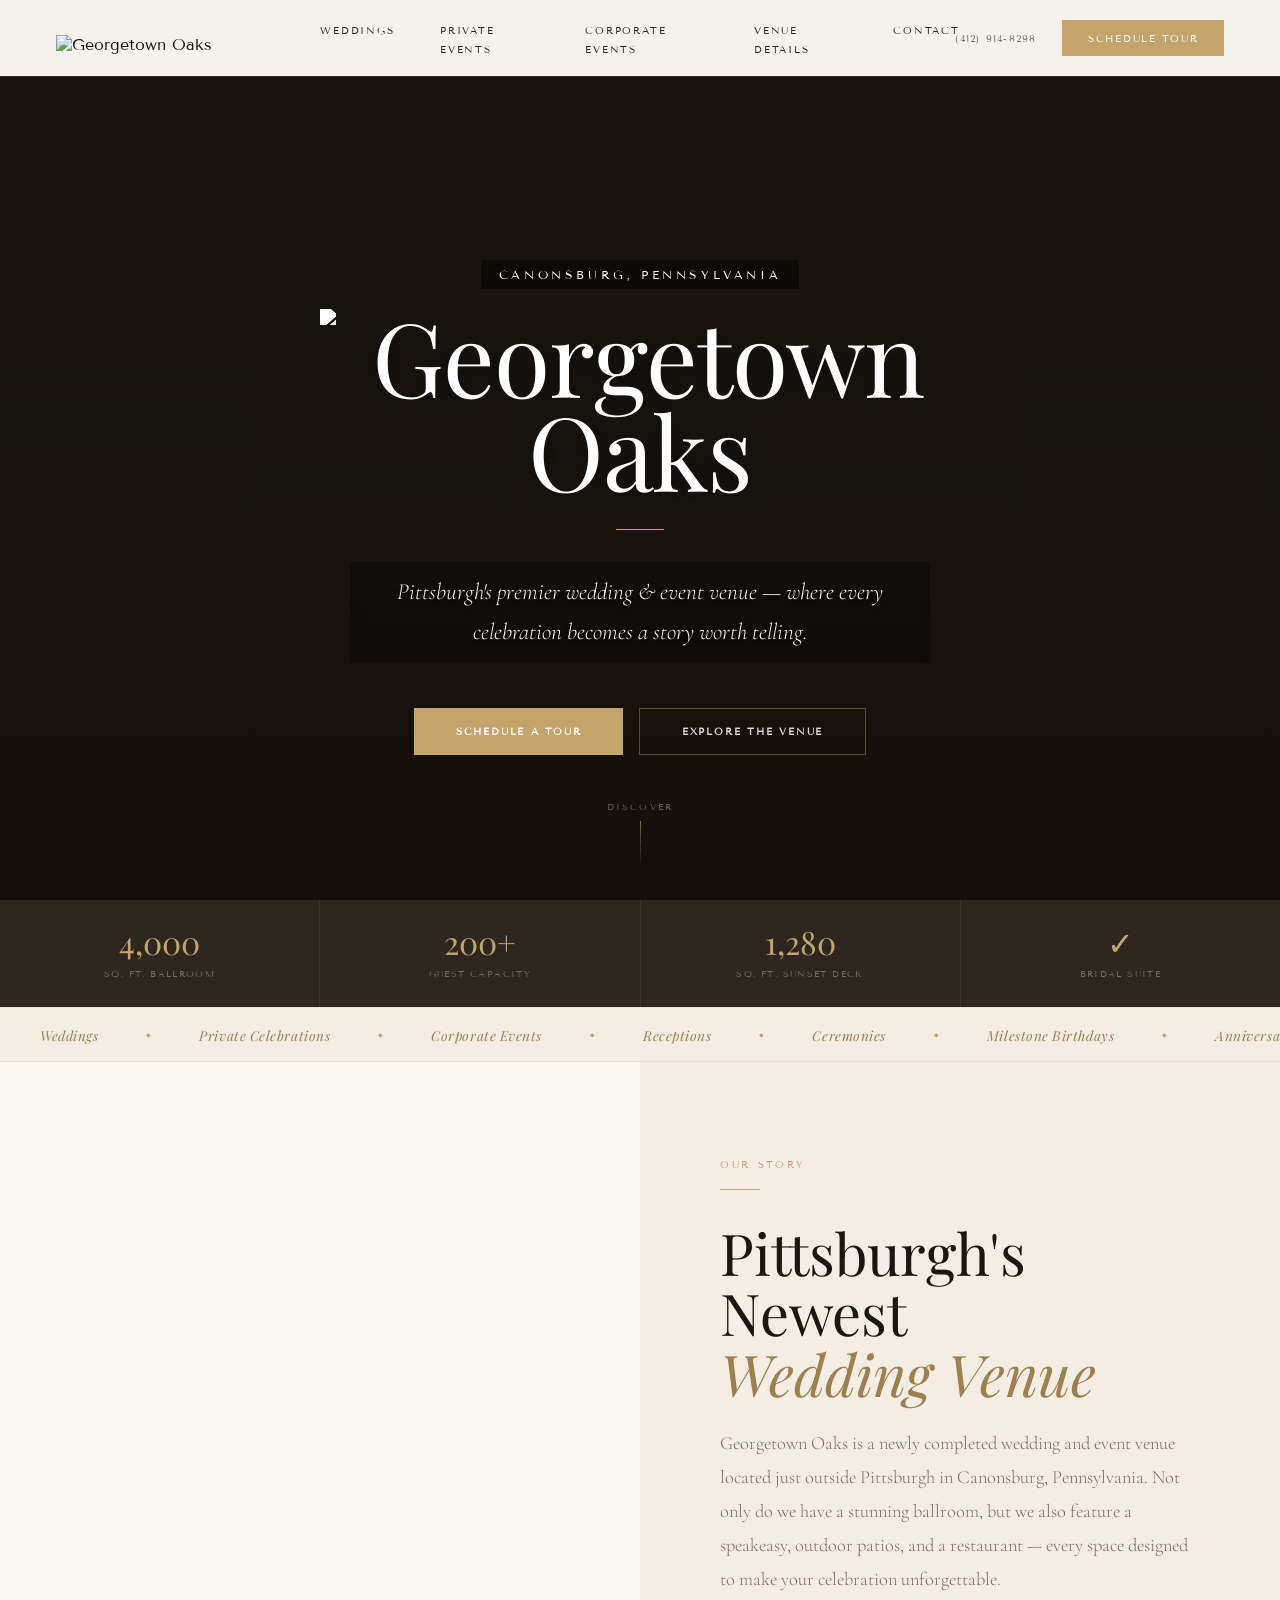
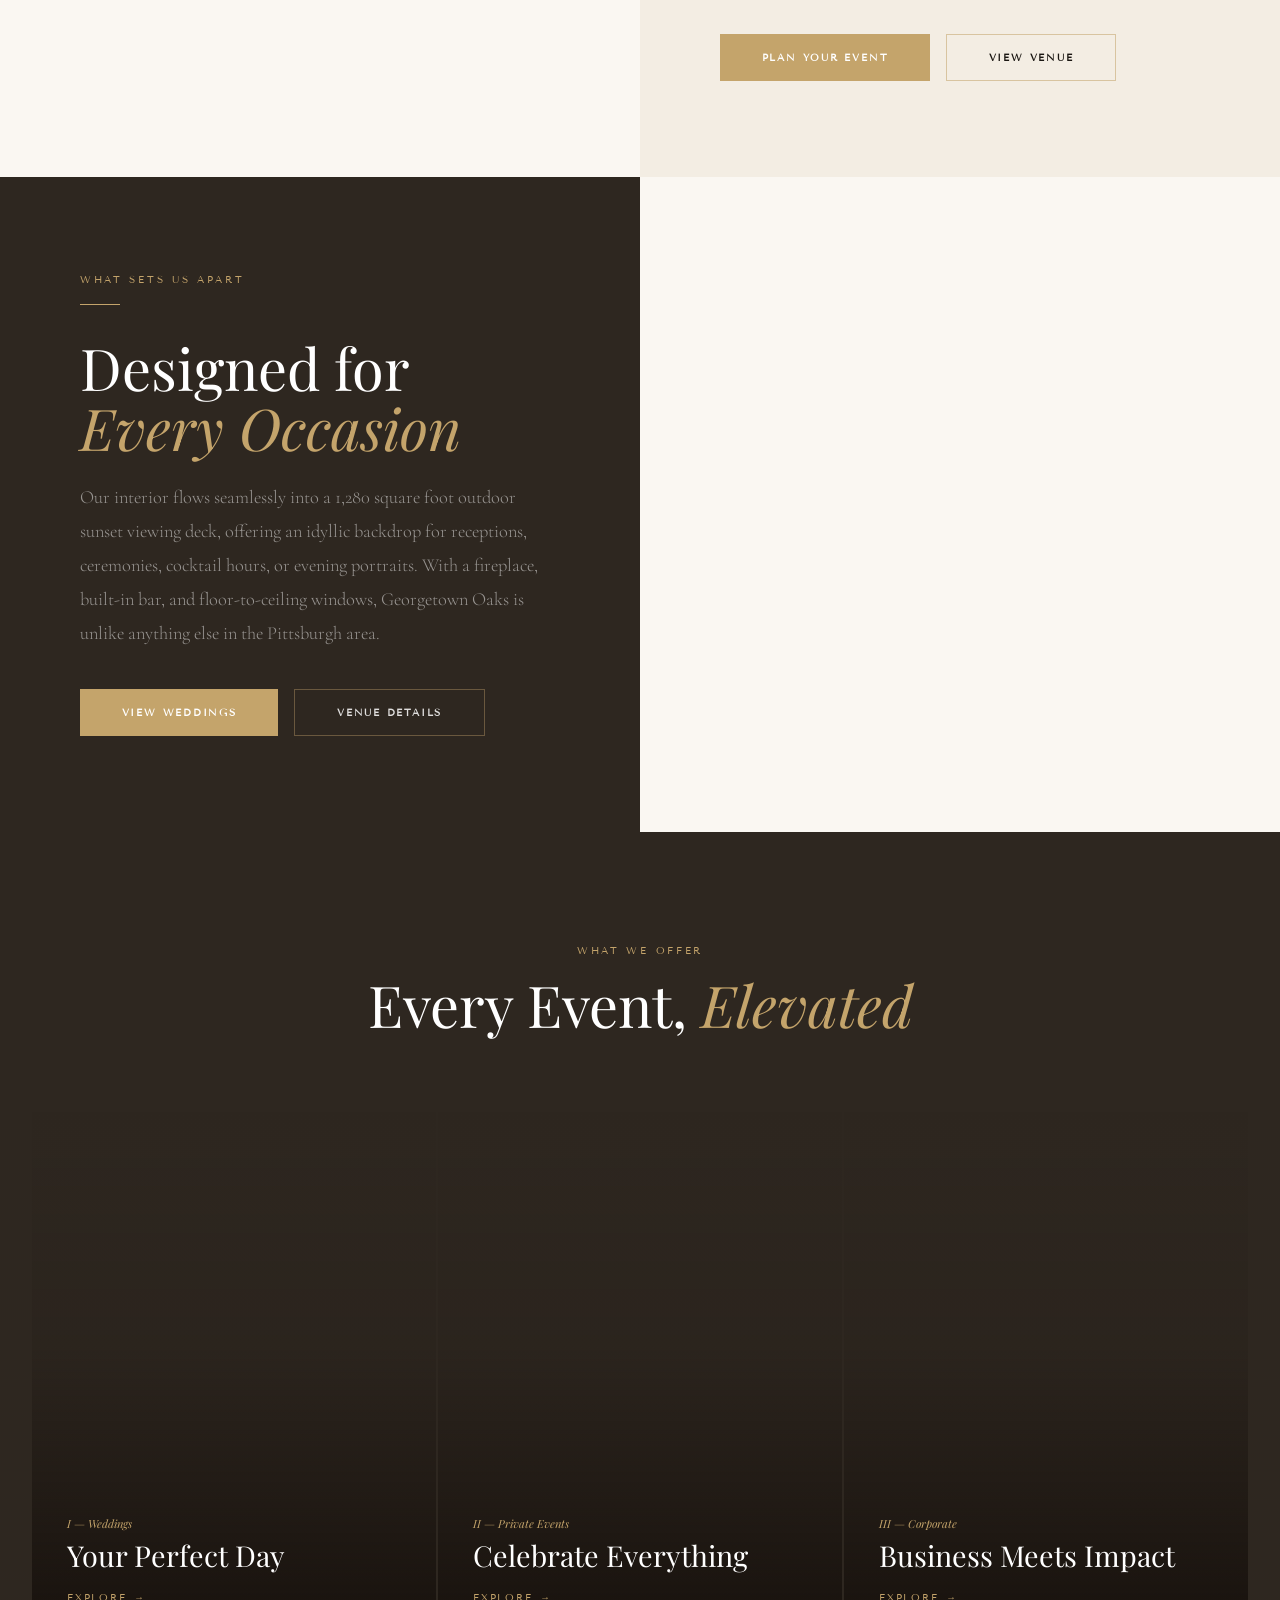
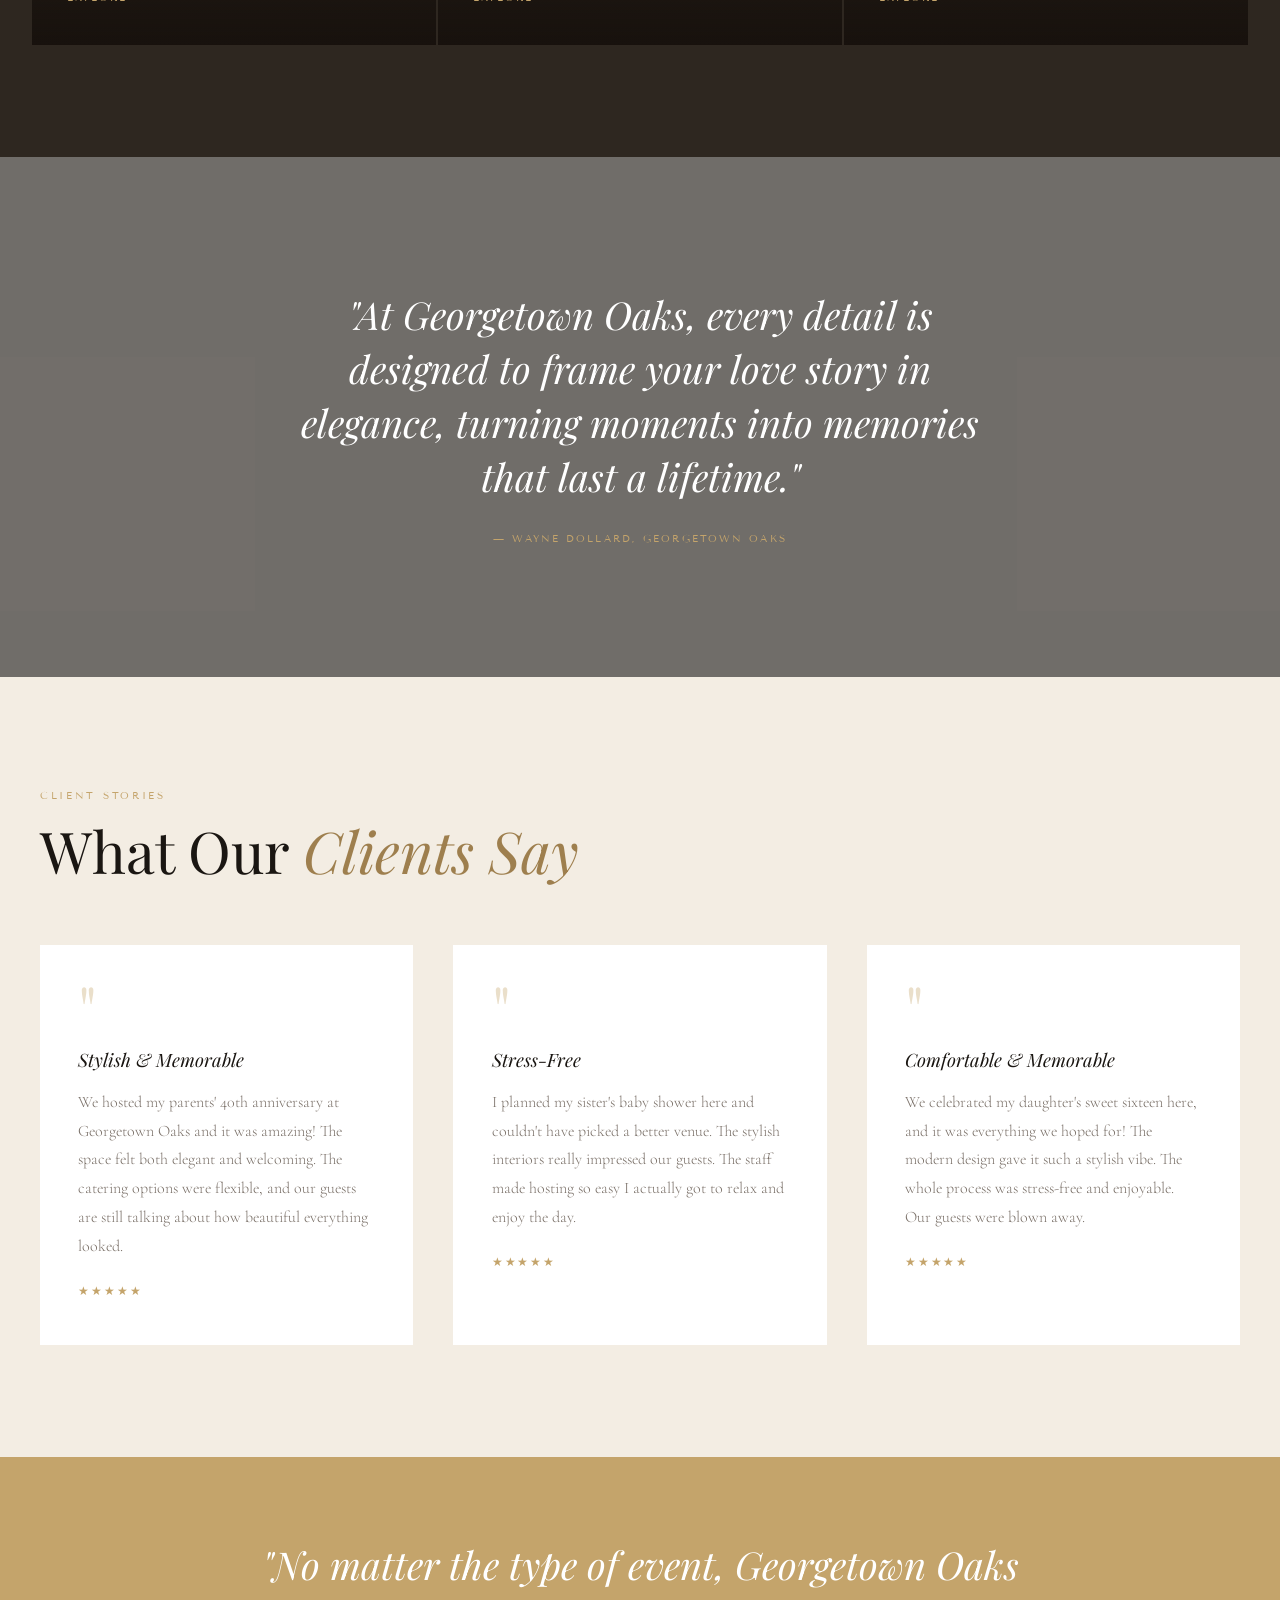
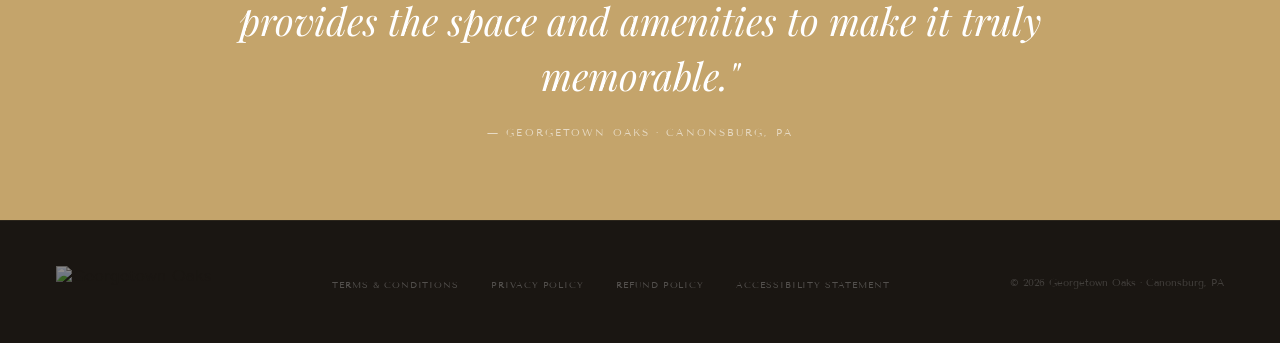
==== commit 80787646: "Home: catering quote background is Fun & Reciption (103) Co-Authored-By: Claude Haiku 5.5 <noreply@a" ====
--- a/index.html
+++ b/index.html
@@ -137,7 +137,7 @@
   <section class="hero">
     <div class="hero-bg" style="background-color: var(--ink);">
       <video id="heroVideo" autoplay muted loop playsinline webkit-playsinline preload="auto" poster="https://pub-0f567c9a46274b7a94ebd35246fec71d.r2.dev/Images/Iphone.png" style="position:absolute;inset:0;width:100%;height:100%;object-fit:cover;z-index:1;opacity:0;transition:opacity 0.6s ease;">
-        <source src="https://pub-0f567c9a46274b7a94ebd35246fec71d.r2.dev/Images/DSC088835_xsakhn.mp4" type="video/mp4">
+        <source src="https://pub-0f567c9a46274b7a94ebd35246fec71d.r2.dev/Images/Wedding%20venuefast.mp4" type="video/mp4">
       </video>
       <div id="heroImageFallback" style="display:none;position:absolute;inset:0;background-image:url('https://pub-0f567c9a46274b7a94ebd35246fec71d.r2.dev/Images/Iphone.png');background-size:cover;background-position:center;z-index:1;"></div>
     </div>
@@ -362,7 +362,7 @@
   </div>
 
   <div class="immersive reveal">
-    <div class="immersive-bg" style="background-image:url('https://pub-0f567c9a46274b7a94ebd35246fec71d.r2.dev/Images/DSC08859-HDR_efq1x2-elementor-io-optimized.webp');"></div>
+    <div class="immersive-bg" style="background-image:url('https://pub-0f567c9a46274b7a94ebd35246fec71d.r2.dev/Images/Fun%20%26%20Reciption%20(103).webp');"></div>
     <div class="immersive-content">
       <p class="immersive-quote">"Our catering creates flavors you'll never forget — tailored to your menu, your style, your day."</p>
       <span class="immersive-attr">— Georgetown Oaks Catering Team</span>
--- a/css/styles.css
+++ b/css/styles.css
@@ -64,6 +64,7 @@
   font-family: var(--sans); font-size: 0.65rem;
   letter-spacing: 0.18em; text-transform: uppercase;
   color: var(--ink2); transition: color 0.2s;
+  font-weight: 500;
 }
 .nav-links a:hover { color: var(--gold); }
 .nav-links a.nav-active { color: var(--gold); border-bottom: 1px solid var(--gold); padding-bottom: 2px; }
@@ -278,6 +279,7 @@
   font-family: var(--sans); font-size: 0.62rem;
   letter-spacing: 0.18em; text-transform: uppercase;
   padding: 1rem 2.6rem; cursor: pointer; border: none;
+  font-weight: 600;
   transition: all 0.25s var(--ease-out);
 }
 .btn-solid { color: var(--white); background: var(--gold); }
@@ -578,13 +580,13 @@
   font-size: 0.95rem; color: var(--gold);
 }
 .c-label {
-  font-family: var(--sans); font-size: 0.58rem;
+  font-family: var(--sans); font-size: 0.72rem;
   letter-spacing: 0.15em; text-transform: uppercase;
-  color: rgba(255,255,255,0.28); margin-bottom: 0.3rem;
+  color: rgba(255,255,255,0.62); margin-bottom: 0.3rem;
 }
 .c-val {
-  font-family: var(--serif-body); font-size: 1rem;
-  font-weight: 300; color: rgba(255,255,255,0.75); line-height: 1.5;
+  font-family: var(--serif-body); font-size: 1.15rem;
+  font-weight: 400; color: rgba(255,255,255,0.94); line-height: 1.5;
 }
 .c-val a { color: var(--gold); }
 
@@ -601,20 +603,21 @@
 .form-row { display: grid; grid-template-columns: 1fr 1fr; gap: 1rem; }
 .fg { display: flex; flex-direction: column; gap: 0.4rem; margin-bottom: 1rem; }
 .fg label {
-  font-family: var(--sans); font-size: 0.58rem;
+  font-family: var(--sans); font-size: 0.72rem;
   letter-spacing: 0.14em; text-transform: uppercase;
-  color: rgba(255,255,255,0.3);
+  color: rgba(255,255,255,0.65);
 }
 .fg input, .fg select, .fg textarea {
   background: rgba(255,255,255,0.04);
   border: 1px solid rgba(196,164,107,0.18);
-  color: rgba(255,255,255,0.8);
+  color: rgba(255,255,255,0.97);
   padding: 0.85rem 1rem;
-  font-family: var(--serif-body); font-size: 0.95rem; font-weight: 300;
+  font-family: var(--serif-body); font-size: 1.1rem; font-weight: 400;
   outline: none; width: 100%;
   transition: border-color 0.2s;
 }
 .fg input:focus, .fg select:focus, .fg textarea:focus { border-color: var(--gold); }
+.fg input::placeholder, .fg textarea::placeholder { color: rgba(255,255,255,0.55); opacity: 1; }
 .fg select option { background: var(--ink2); }
 .fg textarea { resize: vertical; min-height: 100px; }
 .form-btn {
